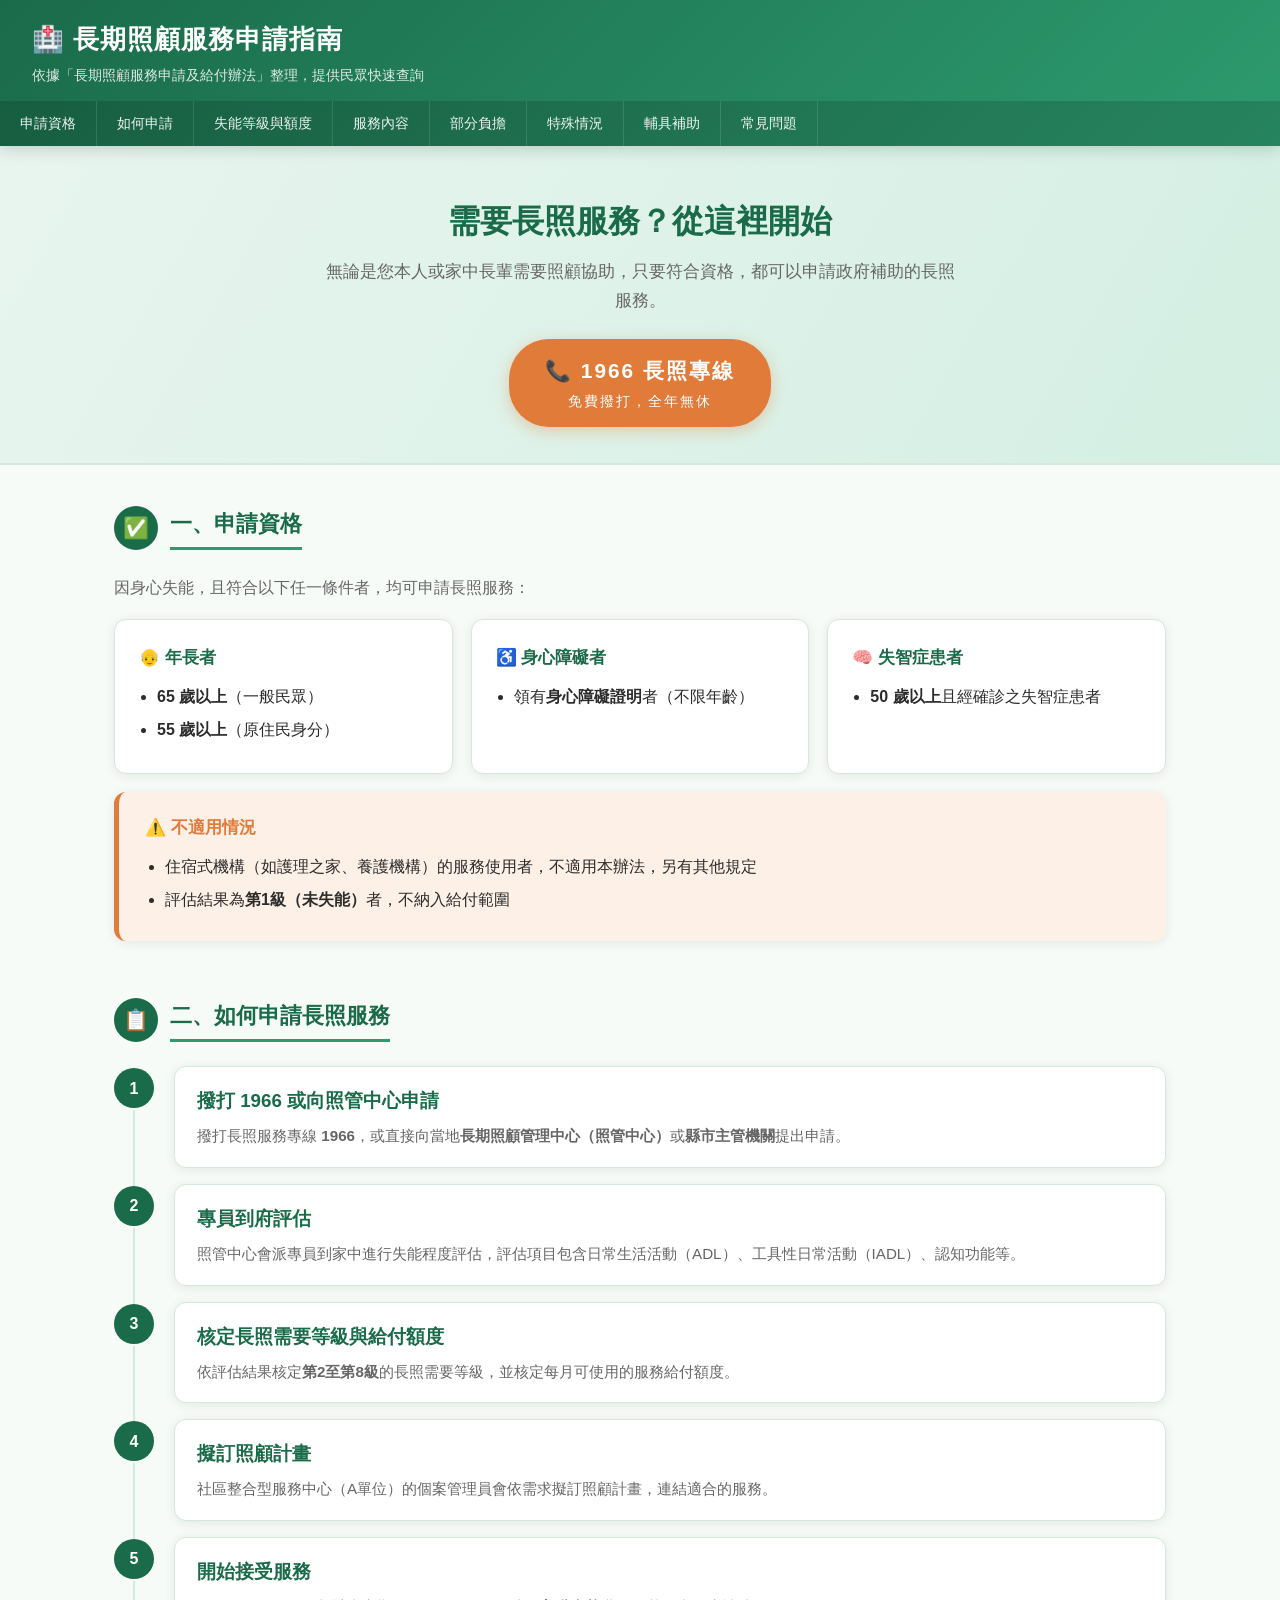
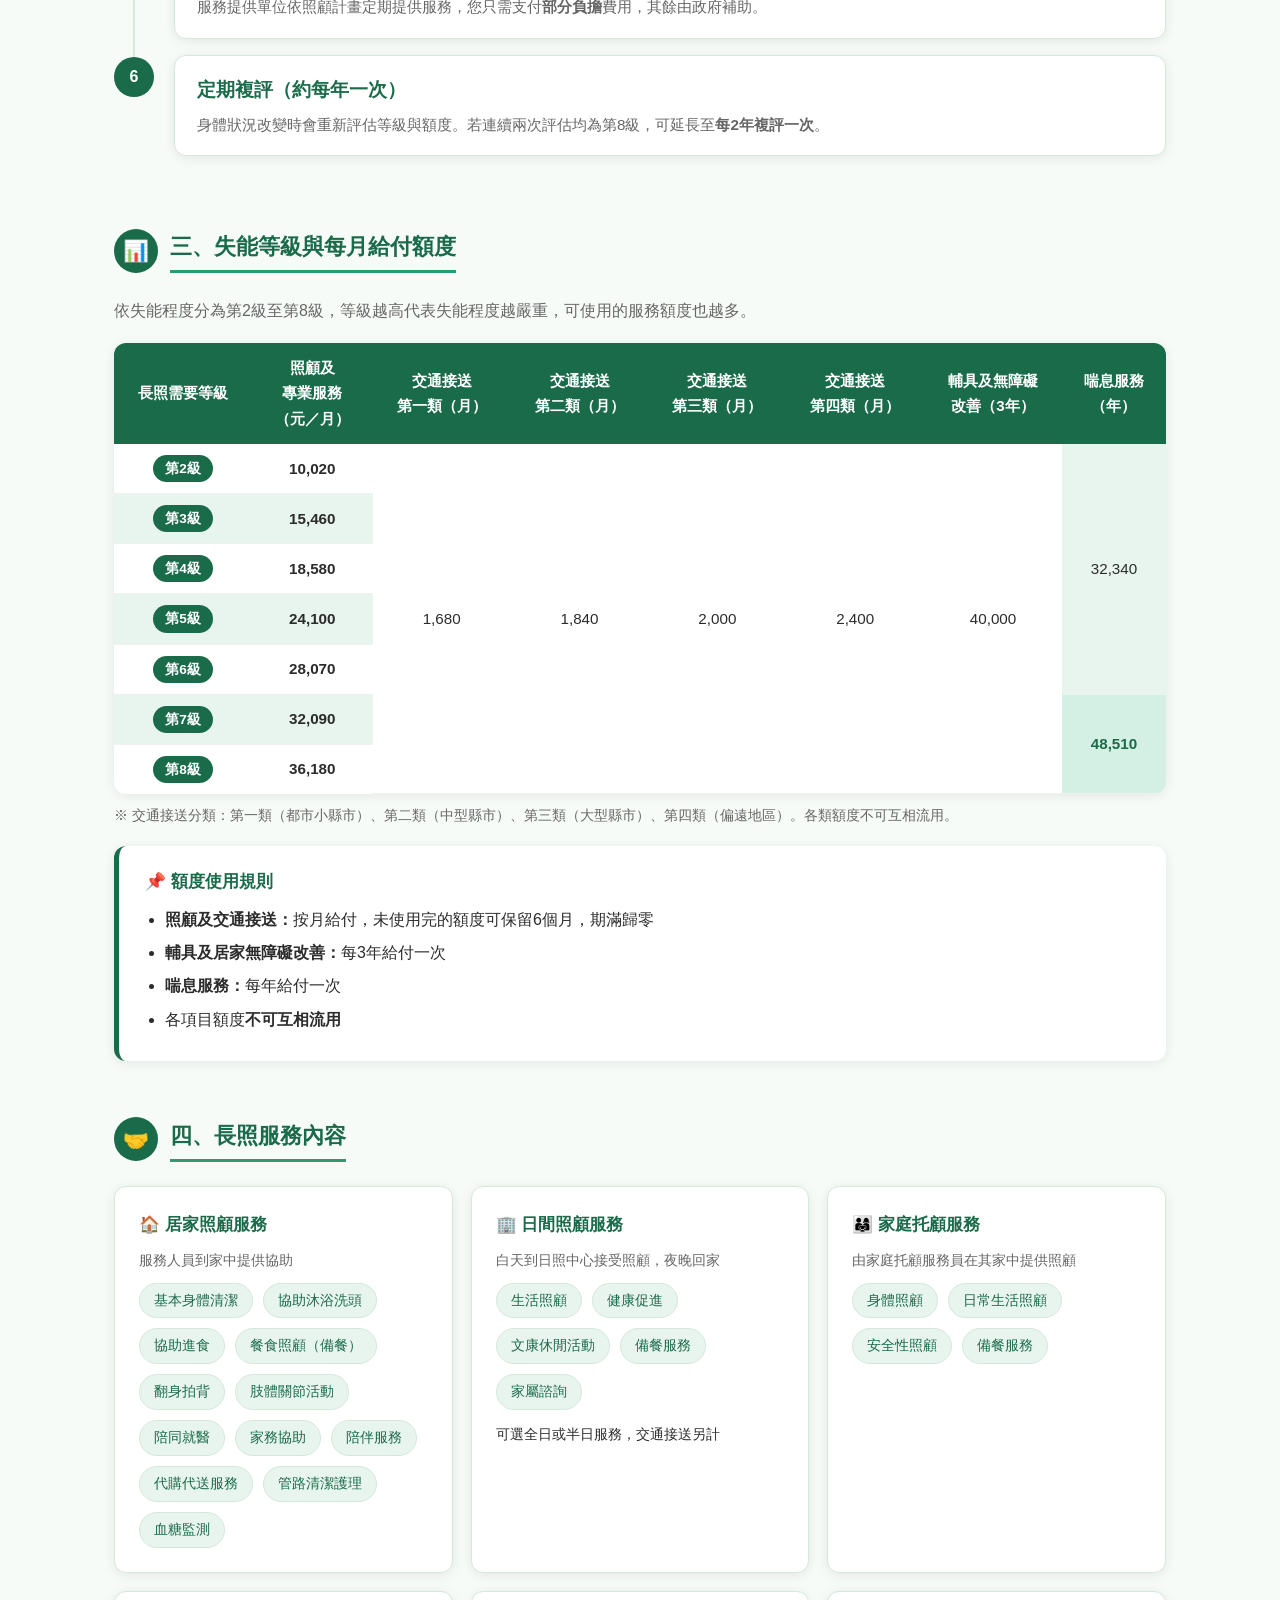
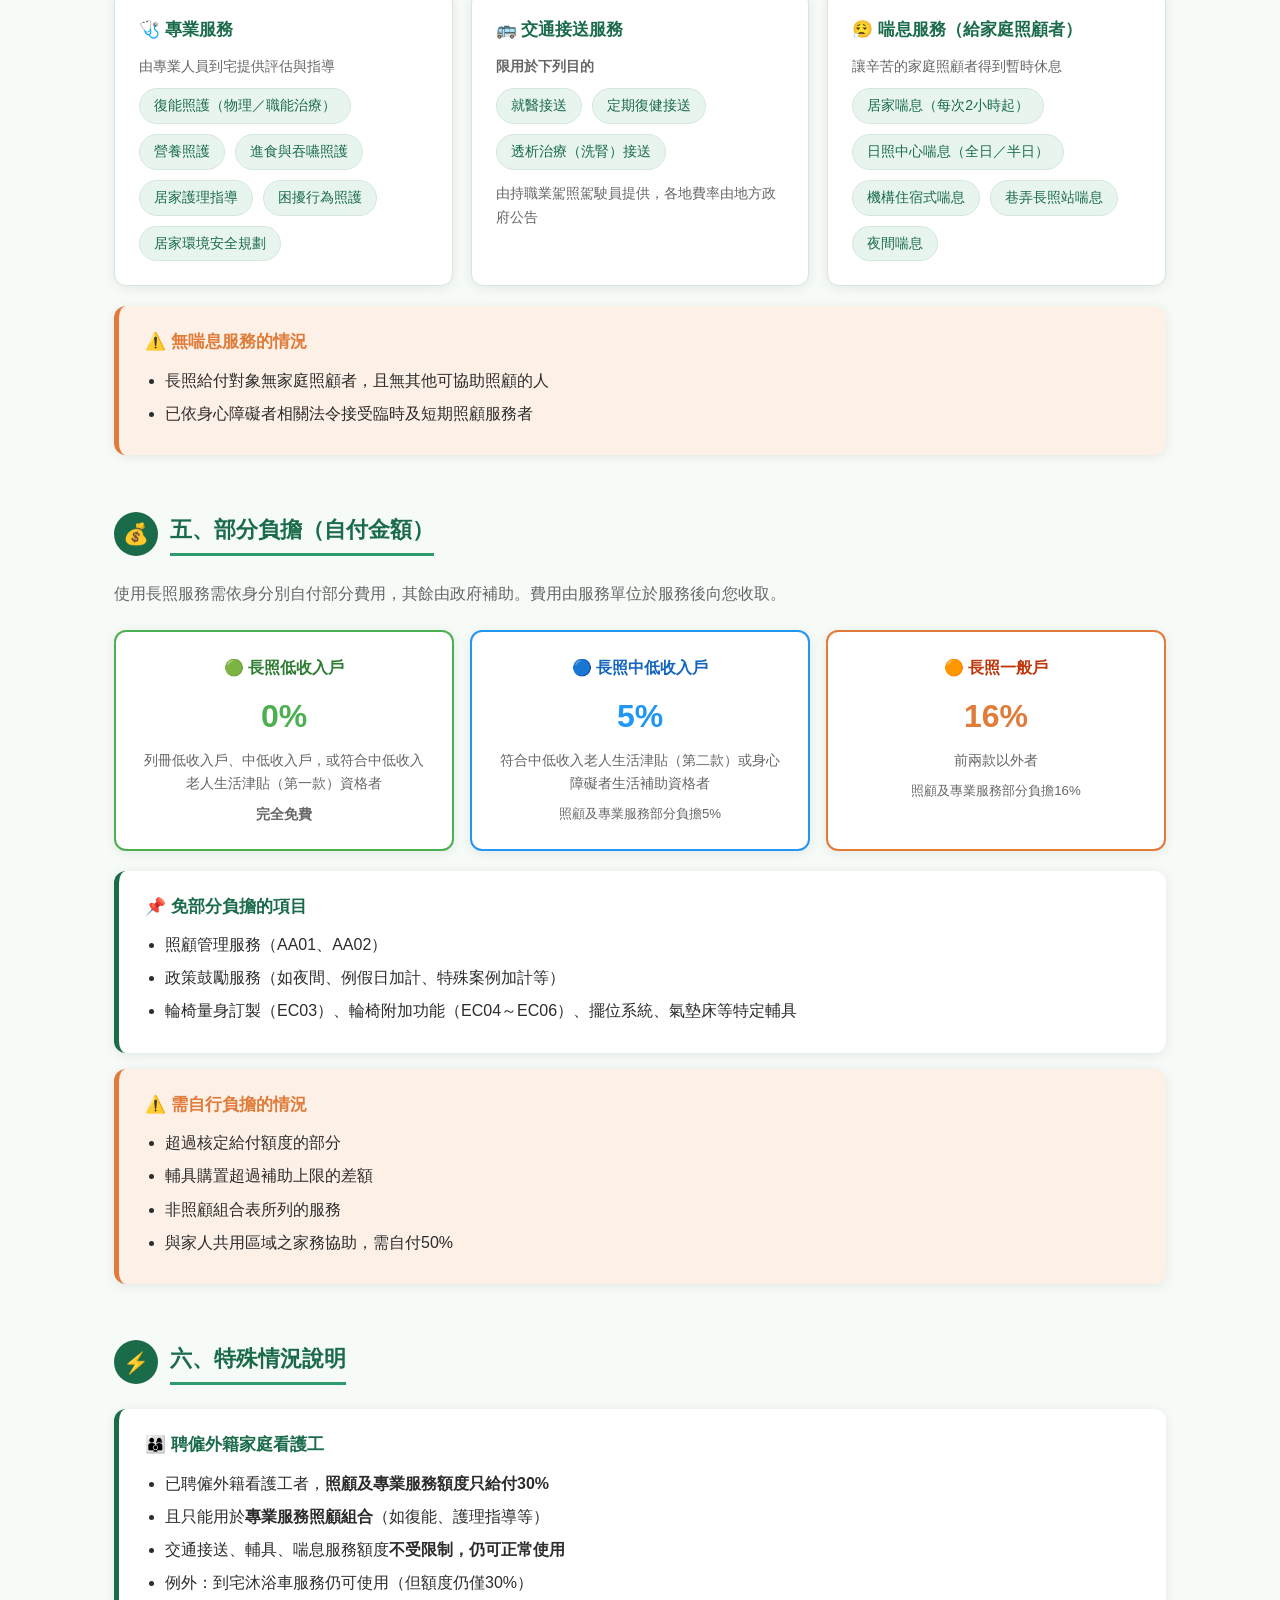
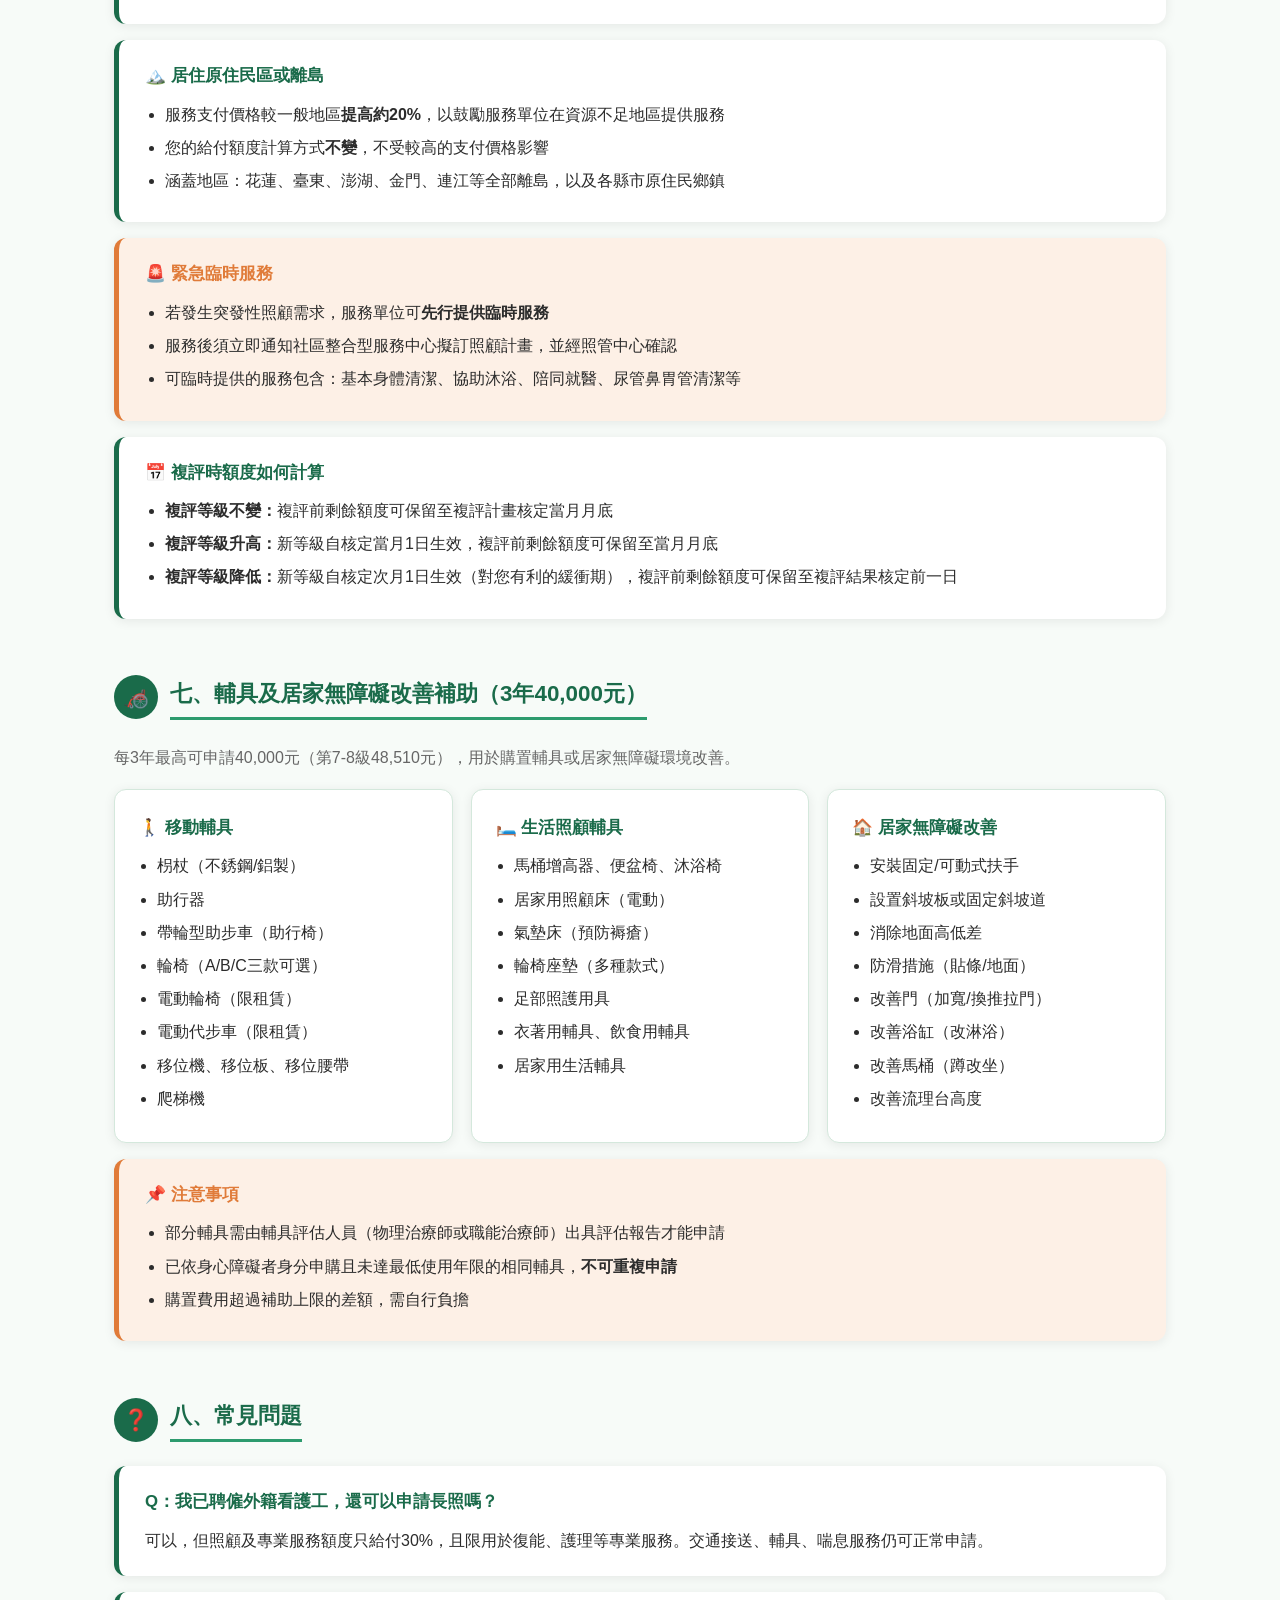
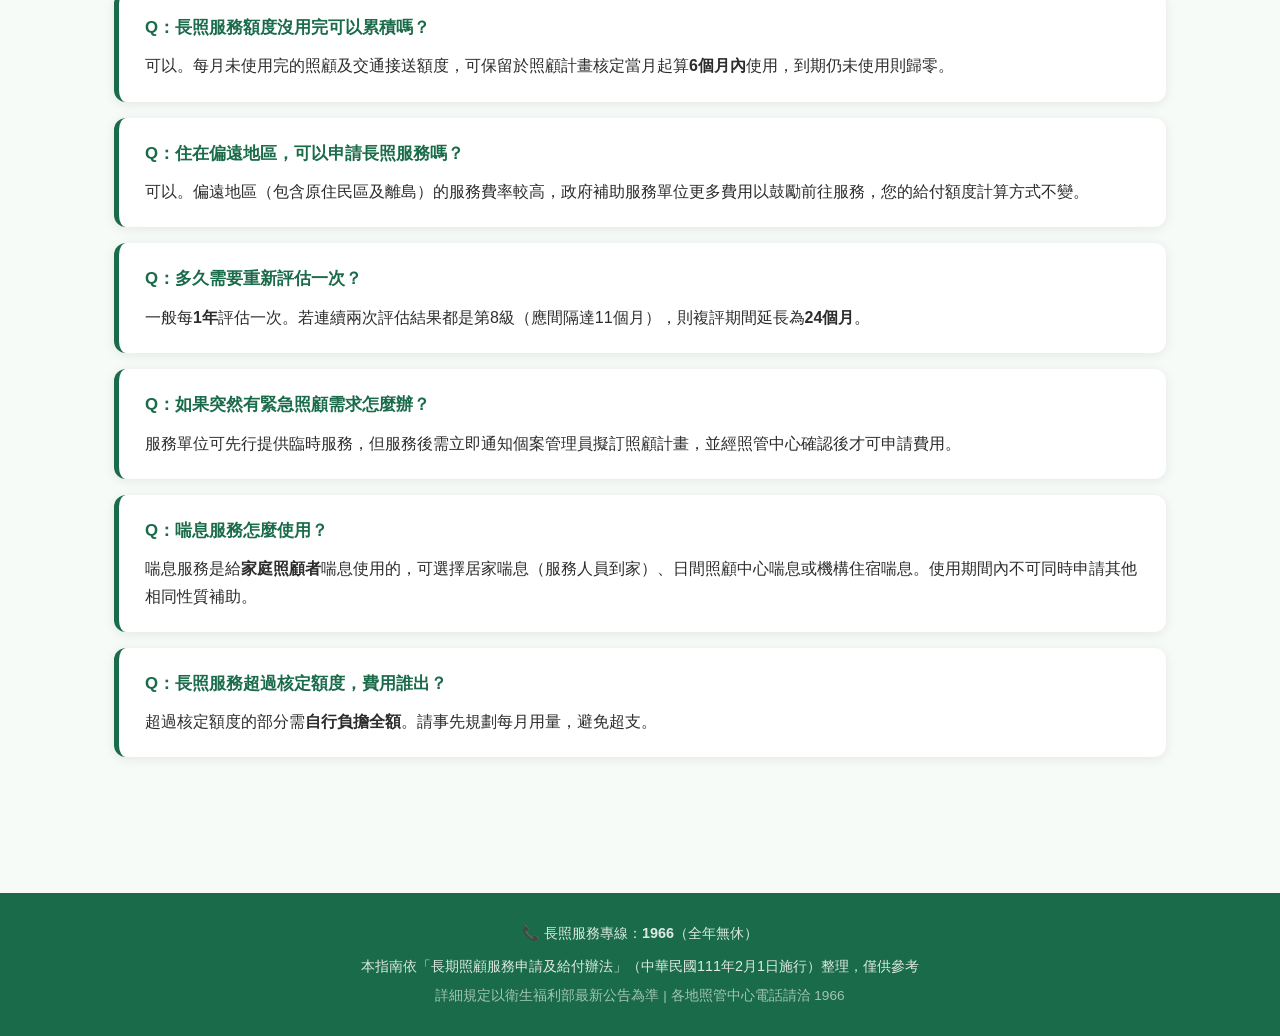
==== index.html @ a9553ac0 "Add Taiwan Long-Term Care Service Guide website" ====
<!DOCTYPE html>
<html lang="zh-TW">
<head>
  <meta charset="UTF-8" />
  <meta name="viewport" content="width=device-width, initial-scale=1.0" />
  <title>長期照顧服務申請指南</title>
  <style>
    :root {
      --primary: #1a6b4a;
      --primary-light: #2d9b6e;
      --primary-pale: #e8f5ef;
      --accent: #e07b39;
      --accent-light: #fdf0e6;
      --text: #2c2c2c;
      --text-muted: #666;
      --border: #d4e8dc;
      --bg: #f7fbf8;
      --white: #ffffff;
      --shadow: 0 2px 12px rgba(0,0,0,0.08);
      --radius: 12px;
    }

    * { box-sizing: border-box; margin: 0; padding: 0; }

    body {
      font-family: 'Microsoft JhengHei', '微軟正黑體', sans-serif;
      background: var(--bg);
      color: var(--text);
      font-size: 16px;
      line-height: 1.7;
    }

    /* ── HEADER ── */
    header {
      background: linear-gradient(135deg, var(--primary) 0%, var(--primary-light) 100%);
      color: #fff;
      padding: 0;
      position: sticky;
      top: 0;
      z-index: 100;
      box-shadow: 0 2px 16px rgba(0,0,0,0.18);
    }
    .header-top {
      padding: 18px 32px 14px;
    }
    .header-top h1 {
      font-size: 1.6rem;
      font-weight: 700;
      letter-spacing: 1px;
    }
    .header-top p {
      font-size: 0.88rem;
      opacity: 0.85;
      margin-top: 2px;
    }
    nav {
      background: rgba(0,0,0,0.15);
      display: flex;
      flex-wrap: wrap;
      gap: 0;
    }
    nav a {
      color: rgba(255,255,255,0.92);
      text-decoration: none;
      padding: 10px 20px;
      font-size: 0.9rem;
      transition: background 0.2s;
      border-right: 1px solid rgba(255,255,255,0.12);
    }
    nav a:hover { background: rgba(255,255,255,0.18); color: #fff; }

    /* ── HERO ── */
    .hero {
      background: linear-gradient(120deg, var(--primary-pale) 0%, #d4efe3 100%);
      padding: 48px 32px 36px;
      text-align: center;
      border-bottom: 2px solid var(--border);
    }
    .hero h2 {
      font-size: 2rem;
      color: var(--primary);
      margin-bottom: 10px;
    }
    .hero p {
      color: var(--text-muted);
      max-width: 640px;
      margin: 0 auto 24px;
      font-size: 1.05rem;
    }
    .hotline {
      display: inline-block;
      background: var(--accent);
      color: #fff;
      padding: 14px 36px;
      border-radius: 40px;
      font-size: 1.3rem;
      font-weight: 700;
      letter-spacing: 2px;
      box-shadow: 0 4px 16px rgba(224,123,57,0.35);
    }
    .hotline span { font-size: 0.9rem; font-weight: 400; display: block; }

    /* ── LAYOUT ── */
    main { max-width: 1100px; margin: 0 auto; padding: 40px 24px 80px; }

    section { margin-bottom: 56px; }

    .section-title {
      display: flex;
      align-items: center;
      gap: 12px;
      margin-bottom: 24px;
    }
    .section-title .icon {
      width: 44px; height: 44px;
      background: var(--primary);
      color: #fff;
      border-radius: 50%;
      display: flex; align-items: center; justify-content: center;
      font-size: 1.3rem;
      flex-shrink: 0;
    }
    .section-title h2 {
      font-size: 1.4rem;
      color: var(--primary);
      border-bottom: 3px solid var(--primary-light);
      padding-bottom: 4px;
    }

    /* ── CARDS ── */
    .card-grid {
      display: grid;
      grid-template-columns: repeat(auto-fit, minmax(280px, 1fr));
      gap: 18px;
    }
    .card {
      background: var(--white);
      border-radius: var(--radius);
      padding: 24px;
      box-shadow: var(--shadow);
      border: 1px solid var(--border);
    }
    .card h3 {
      color: var(--primary);
      font-size: 1.05rem;
      margin-bottom: 10px;
      display: flex;
      align-items: center;
      gap: 8px;
    }
    .card h3 .badge {
      background: var(--primary);
      color: #fff;
      border-radius: 6px;
      padding: 2px 10px;
      font-size: 0.8rem;
    }
    .card ul { padding-left: 18px; }
    .card ul li { margin-bottom: 6px; color: var(--text); }

    /* ── STEPS ── */
    .steps {
      display: flex;
      flex-direction: column;
      gap: 0;
    }
    .step {
      display: flex;
      gap: 20px;
      position: relative;
    }
    .step:not(:last-child)::before {
      content: '';
      position: absolute;
      left: 19px;
      top: 44px;
      bottom: -10px;
      width: 2px;
      background: var(--border);
    }
    .step-num {
      width: 40px; height: 40px;
      background: var(--primary);
      color: #fff;
      border-radius: 50%;
      display: flex; align-items: center; justify-content: center;
      font-weight: 700;
      font-size: 1rem;
      flex-shrink: 0;
      margin-top: 2px;
      z-index: 1;
    }
    .step-body {
      background: var(--white);
      border-radius: var(--radius);
      padding: 18px 22px;
      margin-bottom: 16px;
      box-shadow: var(--shadow);
      border: 1px solid var(--border);
      flex: 1;
    }
    .step-body h3 { color: var(--primary); margin-bottom: 6px; }
    .step-body p, .step-body ul { color: var(--text-muted); font-size: 0.95rem; }
    .step-body ul { padding-left: 18px; }
    .step-body ul li { margin-bottom: 4px; }

    /* ── TABLE ── */
    .table-wrap { overflow-x: auto; border-radius: var(--radius); box-shadow: var(--shadow); }
    table {
      width: 100%;
      border-collapse: collapse;
      background: var(--white);
      font-size: 0.95rem;
    }
    th {
      background: var(--primary);
      color: #fff;
      padding: 12px 16px;
      text-align: center;
      white-space: nowrap;
    }
    td {
      padding: 11px 16px;
      border-bottom: 1px solid #eef3f0;
      text-align: center;
    }
    tr:last-child td { border-bottom: none; }
    tr:nth-child(even) td { background: var(--primary-pale); }
    .level-badge {
      display: inline-block;
      background: var(--primary);
      color: #fff;
      border-radius: 20px;
      padding: 2px 12px;
      font-size: 0.85rem;
      font-weight: 600;
    }

    /* ── INFO BOXES ── */
    .info-box {
      background: var(--white);
      border-radius: var(--radius);
      padding: 22px 26px;
      box-shadow: var(--shadow);
      border-left: 5px solid var(--primary);
      margin-bottom: 16px;
    }
    .info-box h3 { color: var(--primary); margin-bottom: 10px; font-size: 1.05rem; }
    .info-box ul { padding-left: 20px; }
    .info-box li { margin-bottom: 6px; }

    .warn-box {
      background: var(--accent-light);
      border-left-color: var(--accent);
    }
    .warn-box h3 { color: var(--accent); }

    /* ── CO-PAY TABLE ── */
    .copay-grid {
      display: grid;
      grid-template-columns: repeat(auto-fit, minmax(220px, 1fr));
      gap: 16px;
    }
    .copay-card {
      background: var(--white);
      border-radius: var(--radius);
      padding: 22px;
      box-shadow: var(--shadow);
      border: 2px solid var(--border);
      text-align: center;
    }
    .copay-card.low { border-color: #4caf50; }
    .copay-card.mid { border-color: #2196f3; }
    .copay-card.gen { border-color: var(--accent); }
    .copay-card .label {
      font-size: 1rem;
      font-weight: 700;
      margin-bottom: 8px;
    }
    .copay-card.low .label { color: #2e7d32; }
    .copay-card.mid .label { color: #1565c0; }
    .copay-card.gen .label { color: #bf360c; }
    .copay-card .rate {
      font-size: 2rem;
      font-weight: 700;
      margin: 8px 0 4px;
    }
    .copay-card.low .rate { color: #4caf50; }
    .copay-card.mid .rate { color: #2196f3; }
    .copay-card.gen .rate { color: var(--accent); }
    .copay-card p { font-size: 0.85rem; color: var(--text-muted); margin-top: 6px; }

    /* ── SERVICE TAGS ── */
    .tag-grid {
      display: flex;
      flex-wrap: wrap;
      gap: 10px;
      margin-top: 8px;
    }
    .tag {
      background: var(--primary-pale);
      color: var(--primary);
      border: 1px solid var(--border);
      border-radius: 20px;
      padding: 5px 14px;
      font-size: 0.88rem;
      font-weight: 500;
    }

    /* ── HIGHLIGHT AMOUNT ── */
    .amount {
      font-size: 1.3rem;
      font-weight: 700;
      color: var(--primary);
    }
    .unit { font-size: 0.85rem; color: var(--text-muted); margin-left: 2px; }

    /* ── FOOTER ── */
    footer {
      background: var(--primary);
      color: rgba(255,255,255,0.85);
      text-align: center;
      padding: 28px 16px;
      font-size: 0.9rem;
    }
    footer a { color: rgba(255,255,255,0.9); }

    /* ── RESPONSIVE ── */
    @media (max-width: 600px) {
      .header-top { padding: 14px 16px 10px; }
      .header-top h1 { font-size: 1.2rem; }
      nav a { padding: 8px 12px; font-size: 0.82rem; }
      .hero { padding: 32px 16px 28px; }
      .hero h2 { font-size: 1.4rem; }
      main { padding: 24px 12px 60px; }
    }
  </style>
</head>
<body>

<!-- ── HEADER ── -->
<header>
  <div class="header-top">
    <h1>🏥 長期照顧服務申請指南</h1>
    <p>依據「長期照顧服務申請及給付辦法」整理，提供民眾快速查詢</p>
  </div>
  <nav>
    <a href="#eligibility">申請資格</a>
    <a href="#apply">如何申請</a>
    <a href="#levels">失能等級與額度</a>
    <a href="#services">服務內容</a>
    <a href="#copay">部分負擔</a>
    <a href="#special">特殊情況</a>
    <a href="#aids">輔具補助</a>
    <a href="#faq">常見問題</a>
  </nav>
</header>

<!-- ── HERO ── -->
<div class="hero">
  <h2>需要長照服務？從這裡開始</h2>
  <p>無論是您本人或家中長輩需要照顧協助，只要符合資格，都可以申請政府補助的長照服務。</p>
  <div class="hotline">
    📞 1966 長照專線
    <span>免費撥打，全年無休</span>
  </div>
</div>

<main>

  <!-- ── 1. 申請資格 ── -->
  <section id="eligibility">
    <div class="section-title">
      <div class="icon">✅</div>
      <h2>一、申請資格</h2>
    </div>
    <p style="color:var(--text-muted); margin-bottom:18px;">因身心失能，且符合以下任一條件者，均可申請長照服務：</p>
    <div class="card-grid">
      <div class="card">
        <h3>👴 年長者</h3>
        <ul>
          <li><strong>65 歲以上</strong>（一般民眾）</li>
          <li><strong>55 歲以上</strong>（原住民身分）</li>
        </ul>
      </div>
      <div class="card">
        <h3>♿ 身心障礙者</h3>
        <ul>
          <li>領有<strong>身心障礙證明</strong>者（不限年齡）</li>
        </ul>
      </div>
      <div class="card">
        <h3>🧠 失智症患者</h3>
        <ul>
          <li><strong>50 歲以上</strong>且經確診之失智症患者</li>
        </ul>
      </div>
    </div>
    <div class="info-box warn-box" style="margin-top:18px;">
      <h3>⚠️ 不適用情況</h3>
      <ul>
        <li>住宿式機構（如護理之家、養護機構）的服務使用者，不適用本辦法，另有其他規定</li>
        <li>評估結果為<strong>第1級（未失能）</strong>者，不納入給付範圍</li>
      </ul>
    </div>
  </section>

  <!-- ── 2. 如何申請 ── -->
  <section id="apply">
    <div class="section-title">
      <div class="icon">📋</div>
      <h2>二、如何申請長照服務</h2>
    </div>
    <div class="steps">
      <div class="step">
        <div class="step-num">1</div>
        <div class="step-body">
          <h3>撥打 1966 或向照管中心申請</h3>
          <p>撥打長照服務專線 <strong>1966</strong>，或直接向當地<strong>長期照顧管理中心（照管中心）</strong>或<strong>縣市主管機關</strong>提出申請。</p>
        </div>
      </div>
      <div class="step">
        <div class="step-num">2</div>
        <div class="step-body">
          <h3>專員到府評估</h3>
          <p>照管中心會派專員到家中進行失能程度評估，評估項目包含日常生活活動（ADL）、工具性日常活動（IADL）、認知功能等。</p>
        </div>
      </div>
      <div class="step">
        <div class="step-num">3</div>
        <div class="step-body">
          <h3>核定長照需要等級與給付額度</h3>
          <p>依評估結果核定<strong>第2至第8級</strong>的長照需要等級，並核定每月可使用的服務給付額度。</p>
        </div>
      </div>
      <div class="step">
        <div class="step-num">4</div>
        <div class="step-body">
          <h3>擬訂照顧計畫</h3>
          <p>社區整合型服務中心（A單位）的個案管理員會依需求擬訂照顧計畫，連結適合的服務。</p>
        </div>
      </div>
      <div class="step">
        <div class="step-num">5</div>
        <div class="step-body">
          <h3>開始接受服務</h3>
          <p>服務提供單位依照顧計畫定期提供服務，您只需支付<strong>部分負擔</strong>費用，其餘由政府補助。</p>
        </div>
      </div>
      <div class="step">
        <div class="step-num">6</div>
        <div class="step-body">
          <h3>定期複評（約每年一次）</h3>
          <p>身體狀況改變時會重新評估等級與額度。若連續兩次評估均為第8級，可延長至<strong>每2年複評一次</strong>。</p>
        </div>
      </div>
    </div>
  </section>

  <!-- ── 3. 失能等級與給付額度 ── -->
  <section id="levels">
    <div class="section-title">
      <div class="icon">📊</div>
      <h2>三、失能等級與每月給付額度</h2>
    </div>
    <p style="color:var(--text-muted); margin-bottom:18px;">依失能程度分為第2級至第8級，等級越高代表失能程度越嚴重，可使用的服務額度也越多。</p>
    <div class="table-wrap">
      <table>
        <thead>
          <tr>
            <th>長照需要等級</th>
            <th>照顧及<br>專業服務<br>（元／月）</th>
            <th>交通接送<br>第一類（月）</th>
            <th>交通接送<br>第二類（月）</th>
            <th>交通接送<br>第三類（月）</th>
            <th>交通接送<br>第四類（月）</th>
            <th>輔具及無障礙<br>改善（3年）</th>
            <th>喘息服務<br>（年）</th>
          </tr>
        </thead>
        <tbody>
          <tr>
            <td><span class="level-badge">第2級</span></td>
            <td><strong>10,020</strong></td>
            <td rowspan="7">1,680</td>
            <td rowspan="7">1,840</td>
            <td rowspan="7">2,000</td>
            <td rowspan="7">2,400</td>
            <td rowspan="7">40,000</td>
            <td rowspan="5" style="background:#e8f5ef">32,340</td>
          </tr>
          <tr>
            <td><span class="level-badge">第3級</span></td>
            <td><strong>15,460</strong></td>
          </tr>
          <tr>
            <td><span class="level-badge">第4級</span></td>
            <td><strong>18,580</strong></td>
          </tr>
          <tr>
            <td><span class="level-badge">第5級</span></td>
            <td><strong>24,100</strong></td>
          </tr>
          <tr>
            <td><span class="level-badge">第6級</span></td>
            <td><strong>28,070</strong></td>
          </tr>
          <tr>
            <td><span class="level-badge">第7級</span></td>
            <td><strong>32,090</strong></td>
            <td rowspan="2" style="background:#d4efe3;font-weight:700;color:#1a6b4a;">48,510</td>
          </tr>
          <tr>
            <td><span class="level-badge">第8級</span></td>
            <td><strong>36,180</strong></td>
          </tr>
        </tbody>
      </table>
    </div>
    <p style="font-size:0.85rem; color:var(--text-muted); margin-top:10px;">※ 交通接送分類：第一類（都市小縣市）、第二類（中型縣市）、第三類（大型縣市）、第四類（偏遠地區）。各類額度不可互相流用。</p>
    <div class="info-box" style="margin-top:18px;">
      <h3>📌 額度使用規則</h3>
      <ul>
        <li><strong>照顧及交通接送：</strong>按月給付，未使用完的額度可保留6個月，期滿歸零</li>
        <li><strong>輔具及居家無障礙改善：</strong>每3年給付一次</li>
        <li><strong>喘息服務：</strong>每年給付一次</li>
        <li>各項目額度<strong>不可互相流用</strong></li>
      </ul>
    </div>
  </section>

  <!-- ── 4. 服務內容 ── -->
  <section id="services">
    <div class="section-title">
      <div class="icon">🤝</div>
      <h2>四、長照服務內容</h2>
    </div>
    <div class="card-grid">
      <div class="card">
        <h3>🏠 居家照顧服務</h3>
        <p style="font-size:0.85rem;color:var(--text-muted);margin-bottom:10px;">服務人員到家中提供協助</p>
        <div class="tag-grid">
          <span class="tag">基本身體清潔</span>
          <span class="tag">協助沐浴洗頭</span>
          <span class="tag">協助進食</span>
          <span class="tag">餐食照顧（備餐）</span>
          <span class="tag">翻身拍背</span>
          <span class="tag">肢體關節活動</span>
          <span class="tag">陪同就醫</span>
          <span class="tag">家務協助</span>
          <span class="tag">陪伴服務</span>
          <span class="tag">代購代送服務</span>
          <span class="tag">管路清潔護理</span>
          <span class="tag">血糖監測</span>
        </div>
      </div>
      <div class="card">
        <h3>🏢 日間照顧服務</h3>
        <p style="font-size:0.85rem;color:var(--text-muted);margin-bottom:10px;">白天到日照中心接受照顧，夜晚回家</p>
        <div class="tag-grid">
          <span class="tag">生活照顧</span>
          <span class="tag">健康促進</span>
          <span class="tag">文康休閒活動</span>
          <span class="tag">備餐服務</span>
          <span class="tag">家屬諮詢</span>
        </div>
        <p style="margin-top:12px;font-size:0.9rem;">可選全日或半日服務，交通接送另計</p>
      </div>
      <div class="card">
        <h3>👨‍👩‍👧 家庭托顧服務</h3>
        <p style="font-size:0.85rem;color:var(--text-muted);margin-bottom:10px;">由家庭托顧服務員在其家中提供照顧</p>
        <div class="tag-grid">
          <span class="tag">身體照顧</span>
          <span class="tag">日常生活照顧</span>
          <span class="tag">安全性照顧</span>
          <span class="tag">備餐服務</span>
        </div>
      </div>
      <div class="card">
        <h3>🩺 專業服務</h3>
        <p style="font-size:0.85rem;color:var(--text-muted);margin-bottom:10px;">由專業人員到宅提供評估與指導</p>
        <div class="tag-grid">
          <span class="tag">復能照護（物理／職能治療）</span>
          <span class="tag">營養照護</span>
          <span class="tag">進食與吞嚥照護</span>
          <span class="tag">居家護理指導</span>
          <span class="tag">困擾行為照護</span>
          <span class="tag">居家環境安全規劃</span>
        </div>
      </div>
      <div class="card">
        <h3>🚌 交通接送服務</h3>
        <p style="font-size:0.85rem;color:var(--text-muted);margin-bottom:10px;"><strong>限用於下列目的</strong></p>
        <div class="tag-grid">
          <span class="tag">就醫接送</span>
          <span class="tag">定期復健接送</span>
          <span class="tag">透析治療（洗腎）接送</span>
        </div>
        <p style="margin-top:12px;font-size:0.88rem;color:var(--text-muted);">由持職業駕照駕駛員提供，各地費率由地方政府公告</p>
      </div>
      <div class="card">
        <h3>😮‍💨 喘息服務（給家庭照顧者）</h3>
        <p style="font-size:0.85rem;color:var(--text-muted);margin-bottom:10px;">讓辛苦的家庭照顧者得到暫時休息</p>
        <div class="tag-grid">
          <span class="tag">居家喘息（每次2小時起）</span>
          <span class="tag">日照中心喘息（全日／半日）</span>
          <span class="tag">機構住宿式喘息</span>
          <span class="tag">巷弄長照站喘息</span>
          <span class="tag">夜間喘息</span>
        </div>
      </div>
    </div>
    <div class="info-box warn-box" style="margin-top:20px;">
      <h3>⚠️ 無喘息服務的情況</h3>
      <ul>
        <li>長照給付對象無家庭照顧者，且無其他可協助照顧的人</li>
        <li>已依身心障礙者相關法令接受臨時及短期照顧服務者</li>
      </ul>
    </div>
  </section>

  <!-- ── 5. 部分負擔 ── -->
  <section id="copay">
    <div class="section-title">
      <div class="icon">💰</div>
      <h2>五、部分負擔（自付金額）</h2>
    </div>
    <p style="color:var(--text-muted); margin-bottom:22px;">使用長照服務需依身分別自付部分費用，其餘由政府補助。費用由服務單位於服務後向您收取。</p>
    <div class="copay-grid">
      <div class="copay-card low">
        <div class="label">🟢 長照低收入戶</div>
        <div class="rate">0%</div>
        <p>列冊低收入戶、中低收入戶，或符合中低收入老人生活津貼（第一款）資格者</p>
        <p style="margin-top:8px;font-weight:600;">完全免費</p>
      </div>
      <div class="copay-card mid">
        <div class="label">🔵 長照中低收入戶</div>
        <div class="rate">5%</div>
        <p>符合中低收入老人生活津貼（第二款）或身心障礙者生活補助資格者</p>
        <p style="margin-top:8px;font-size:0.83rem;">照顧及專業服務部分負擔5%</p>
      </div>
      <div class="copay-card gen">
        <div class="label">🟠 長照一般戶</div>
        <div class="rate">16%</div>
        <p>前兩款以外者</p>
        <p style="margin-top:8px;font-size:0.83rem;">照顧及專業服務部分負擔16%</p>
      </div>
    </div>
    <div class="info-box" style="margin-top:20px;">
      <h3>📌 免部分負擔的項目</h3>
      <ul>
        <li>照顧管理服務（AA01、AA02）</li>
        <li>政策鼓勵服務（如夜間、例假日加計、特殊案例加計等）</li>
        <li>輪椅量身訂製（EC03）、輪椅附加功能（EC04～EC06）、擺位系統、氣墊床等特定輔具</li>
      </ul>
    </div>
    <div class="info-box warn-box" style="margin-top:14px;">
      <h3>⚠️ 需自行負擔的情況</h3>
      <ul>
        <li>超過核定給付額度的部分</li>
        <li>輔具購置超過補助上限的差額</li>
        <li>非照顧組合表所列的服務</li>
        <li>與家人共用區域之家務協助，需自付50%</li>
      </ul>
    </div>
  </section>

  <!-- ── 6. 特殊情況 ── -->
  <section id="special">
    <div class="section-title">
      <div class="icon">⚡</div>
      <h2>六、特殊情況說明</h2>
    </div>
    <div class="info-box">
      <h3>👨‍👩‍👦 聘僱外籍家庭看護工</h3>
      <ul>
        <li>已聘僱外籍看護工者，<strong>照顧及專業服務額度只給付30%</strong></li>
        <li>且只能用於<strong>專業服務照顧組合</strong>（如復能、護理指導等）</li>
        <li>交通接送、輔具、喘息服務額度<strong>不受限制，仍可正常使用</strong></li>
        <li>例外：到宅沐浴車服務仍可使用（但額度仍僅30%）</li>
      </ul>
    </div>
    <div class="info-box">
      <h3>🏔️ 居住原住民區或離島</h3>
      <ul>
        <li>服務支付價格較一般地區<strong>提高約20%</strong>，以鼓勵服務單位在資源不足地區提供服務</li>
        <li>您的給付額度計算方式<strong>不變</strong>，不受較高的支付價格影響</li>
        <li>涵蓋地區：花蓮、臺東、澎湖、金門、連江等全部離島，以及各縣市原住民鄉鎮</li>
      </ul>
    </div>
    <div class="info-box warn-box">
      <h3>🚨 緊急臨時服務</h3>
      <ul>
        <li>若發生突發性照顧需求，服務單位可<strong>先行提供臨時服務</strong></li>
        <li>服務後須立即通知社區整合型服務中心擬訂照顧計畫，並經照管中心確認</li>
        <li>可臨時提供的服務包含：基本身體清潔、協助沐浴、陪同就醫、尿管鼻胃管清潔等</li>
      </ul>
    </div>
    <div class="info-box">
      <h3>📅 複評時額度如何計算</h3>
      <ul>
        <li><strong>複評等級不變：</strong>複評前剩餘額度可保留至複評計畫核定當月月底</li>
        <li><strong>複評等級升高：</strong>新等級自核定當月1日生效，複評前剩餘額度可保留至當月月底</li>
        <li><strong>複評等級降低：</strong>新等級自核定次月1日生效（對您有利的緩衝期），複評前剩餘額度可保留至複評結果核定前一日</li>
      </ul>
    </div>
  </section>

  <!-- ── 7. 輔具補助重點 ── -->
  <section id="aids">
    <div class="section-title">
      <div class="icon">🦽</div>
      <h2>七、輔具及居家無障礙改善補助（3年40,000元）</h2>
    </div>
    <p style="color:var(--text-muted);margin-bottom:18px;">每3年最高可申請40,000元（第7-8級48,510元），用於購置輔具或居家無障礙環境改善。</p>
    <div class="card-grid">
      <div class="card">
        <h3>🚶 移動輔具</h3>
        <ul>
          <li>枴杖（不銹鋼/鋁製）</li>
          <li>助行器</li>
          <li>帶輪型助步車（助行椅）</li>
          <li>輪椅（A/B/C三款可選）</li>
          <li>電動輪椅（限租賃）</li>
          <li>電動代步車（限租賃）</li>
          <li>移位機、移位板、移位腰帶</li>
          <li>爬梯機</li>
        </ul>
      </div>
      <div class="card">
        <h3>🛏️ 生活照顧輔具</h3>
        <ul>
          <li>馬桶增高器、便盆椅、沐浴椅</li>
          <li>居家用照顧床（電動）</li>
          <li>氣墊床（預防褥瘡）</li>
          <li>輪椅座墊（多種款式）</li>
          <li>足部照護用具</li>
          <li>衣著用輔具、飲食用輔具</li>
          <li>居家用生活輔具</li>
        </ul>
      </div>
      <div class="card">
        <h3>🏠 居家無障礙改善</h3>
        <ul>
          <li>安裝固定/可動式扶手</li>
          <li>設置斜坡板或固定斜坡道</li>
          <li>消除地面高低差</li>
          <li>防滑措施（貼條/地面）</li>
          <li>改善門（加寬/換推拉門）</li>
          <li>改善浴缸（改淋浴）</li>
          <li>改善馬桶（蹲改坐）</li>
          <li>改善流理台高度</li>
        </ul>
      </div>
    </div>
    <div class="info-box warn-box" style="margin-top:16px;">
      <h3>📌 注意事項</h3>
      <ul>
        <li>部分輔具需由輔具評估人員（物理治療師或職能治療師）出具評估報告才能申請</li>
        <li>已依身心障礙者身分申購且未達最低使用年限的相同輔具，<strong>不可重複申請</strong></li>
        <li>購置費用超過補助上限的差額，需自行負擔</li>
      </ul>
    </div>
  </section>

  <!-- ── 8. 常見問題 ── -->
  <section id="faq">
    <div class="section-title">
      <div class="icon">❓</div>
      <h2>八、常見問題</h2>
    </div>
    <div class="info-box">
      <h3>Q：我已聘僱外籍看護工，還可以申請長照嗎？</h3>
      <p>可以，但照顧及專業服務額度只給付30%，且限用於復能、護理等專業服務。交通接送、輔具、喘息服務仍可正常申請。</p>
    </div>
    <div class="info-box">
      <h3>Q：長照服務額度沒用完可以累積嗎？</h3>
      <p>可以。每月未使用完的照顧及交通接送額度，可保留於照顧計畫核定當月起算<strong>6個月內</strong>使用，到期仍未使用則歸零。</p>
    </div>
    <div class="info-box">
      <h3>Q：住在偏遠地區，可以申請長照服務嗎？</h3>
      <p>可以。偏遠地區（包含原住民區及離島）的服務費率較高，政府補助服務單位更多費用以鼓勵前往服務，您的給付額度計算方式不變。</p>
    </div>
    <div class="info-box">
      <h3>Q：多久需要重新評估一次？</h3>
      <p>一般每<strong>1年</strong>評估一次。若連續兩次評估結果都是第8級（應間隔達11個月），則複評期間延長為<strong>24個月</strong>。</p>
    </div>
    <div class="info-box">
      <h3>Q：如果突然有緊急照顧需求怎麼辦？</h3>
      <p>服務單位可先行提供臨時服務，但服務後需立即通知個案管理員擬訂照顧計畫，並經照管中心確認後才可申請費用。</p>
    </div>
    <div class="info-box">
      <h3>Q：喘息服務怎麼使用？</h3>
      <p>喘息服務是給<strong>家庭照顧者</strong>喘息使用的，可選擇居家喘息（服務人員到家）、日間照顧中心喘息或機構住宿喘息。使用期間內不可同時申請其他相同性質補助。</p>
    </div>
    <div class="info-box">
      <h3>Q：長照服務超過核定額度，費用誰出？</h3>
      <p>超過核定額度的部分需<strong>自行負擔全額</strong>。請事先規劃每月用量，避免超支。</p>
    </div>
  </section>

</main>

<footer>
  <p>📞 長照服務專線：<strong>1966</strong>（全年無休）</p>
  <p style="margin-top:8px;">本指南依「長期照顧服務申請及給付辦法」（中華民國111年2月1日施行）整理，僅供參考</p>
  <p style="margin-top:6px;opacity:0.7;font-size:0.85rem;">詳細規定以衛生福利部最新公告為準 | 各地照管中心電話請洽 1966</p>
</footer>

</body>
</html>
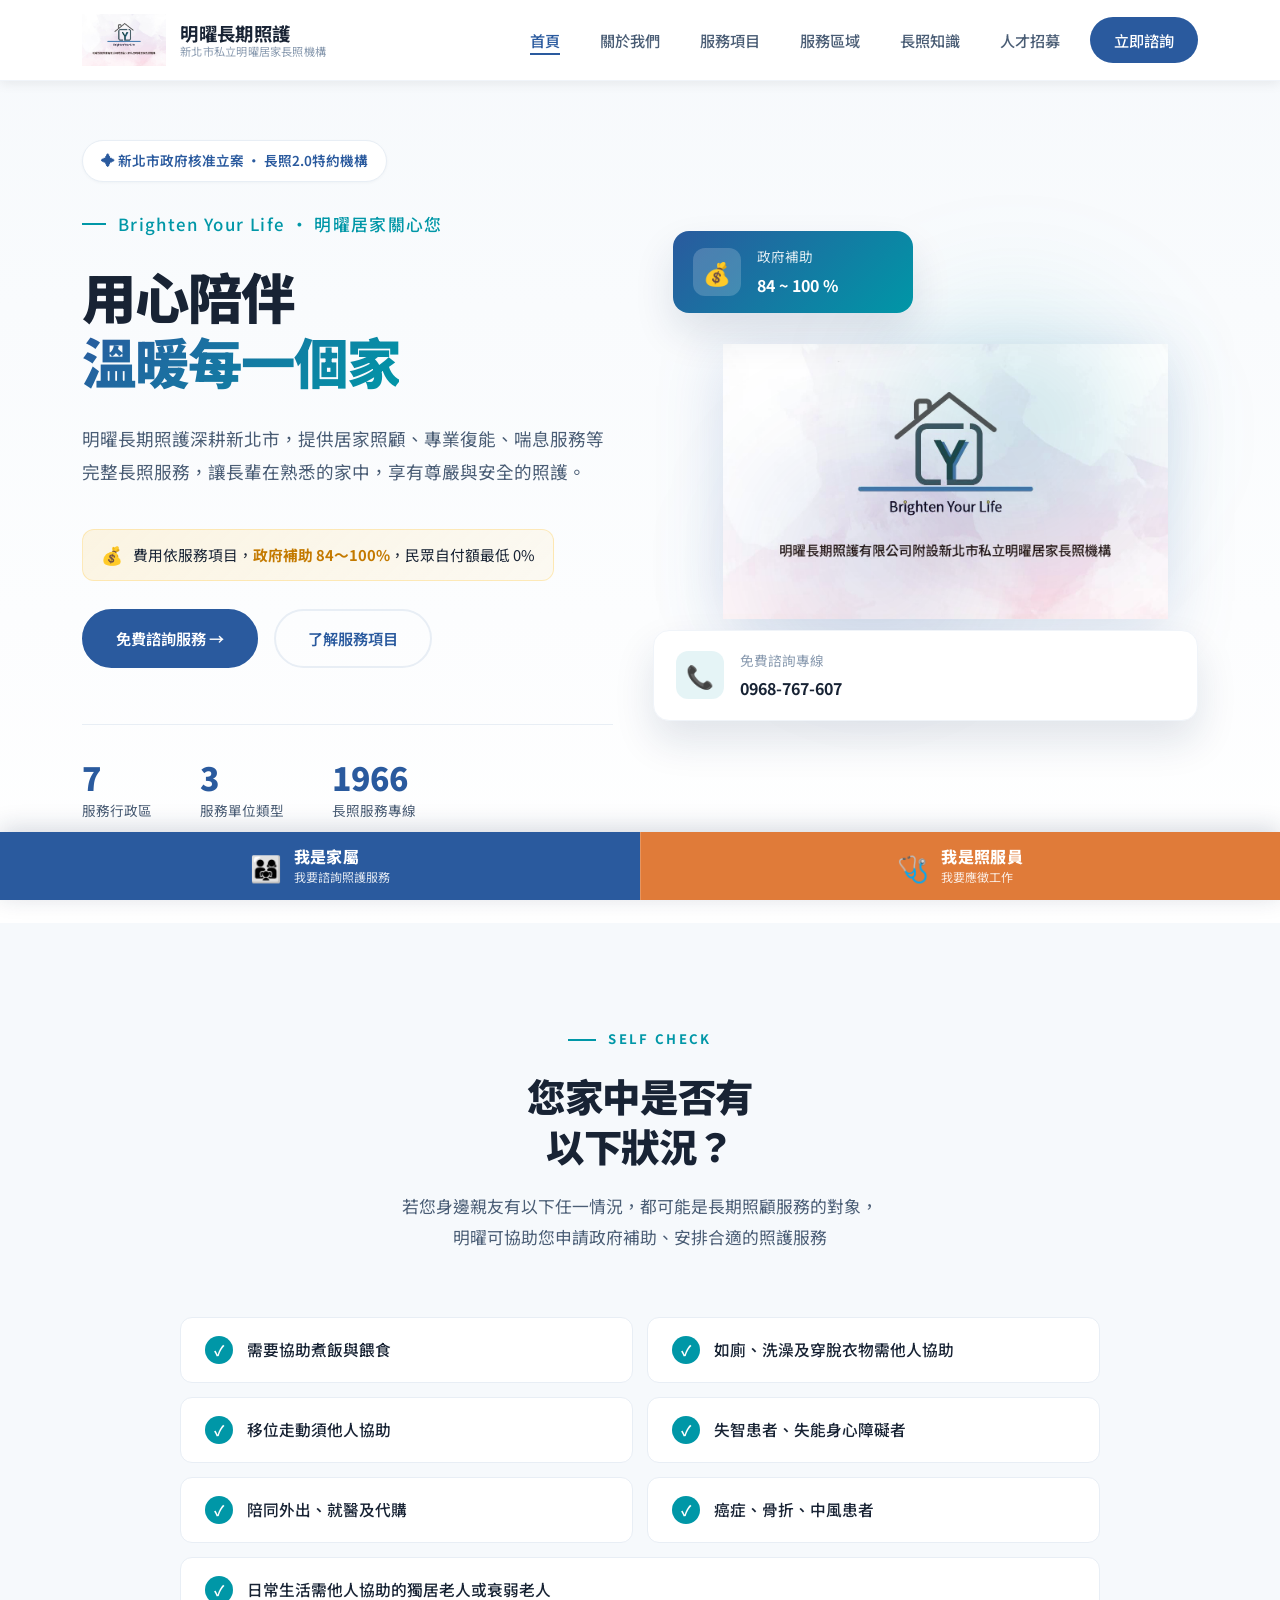
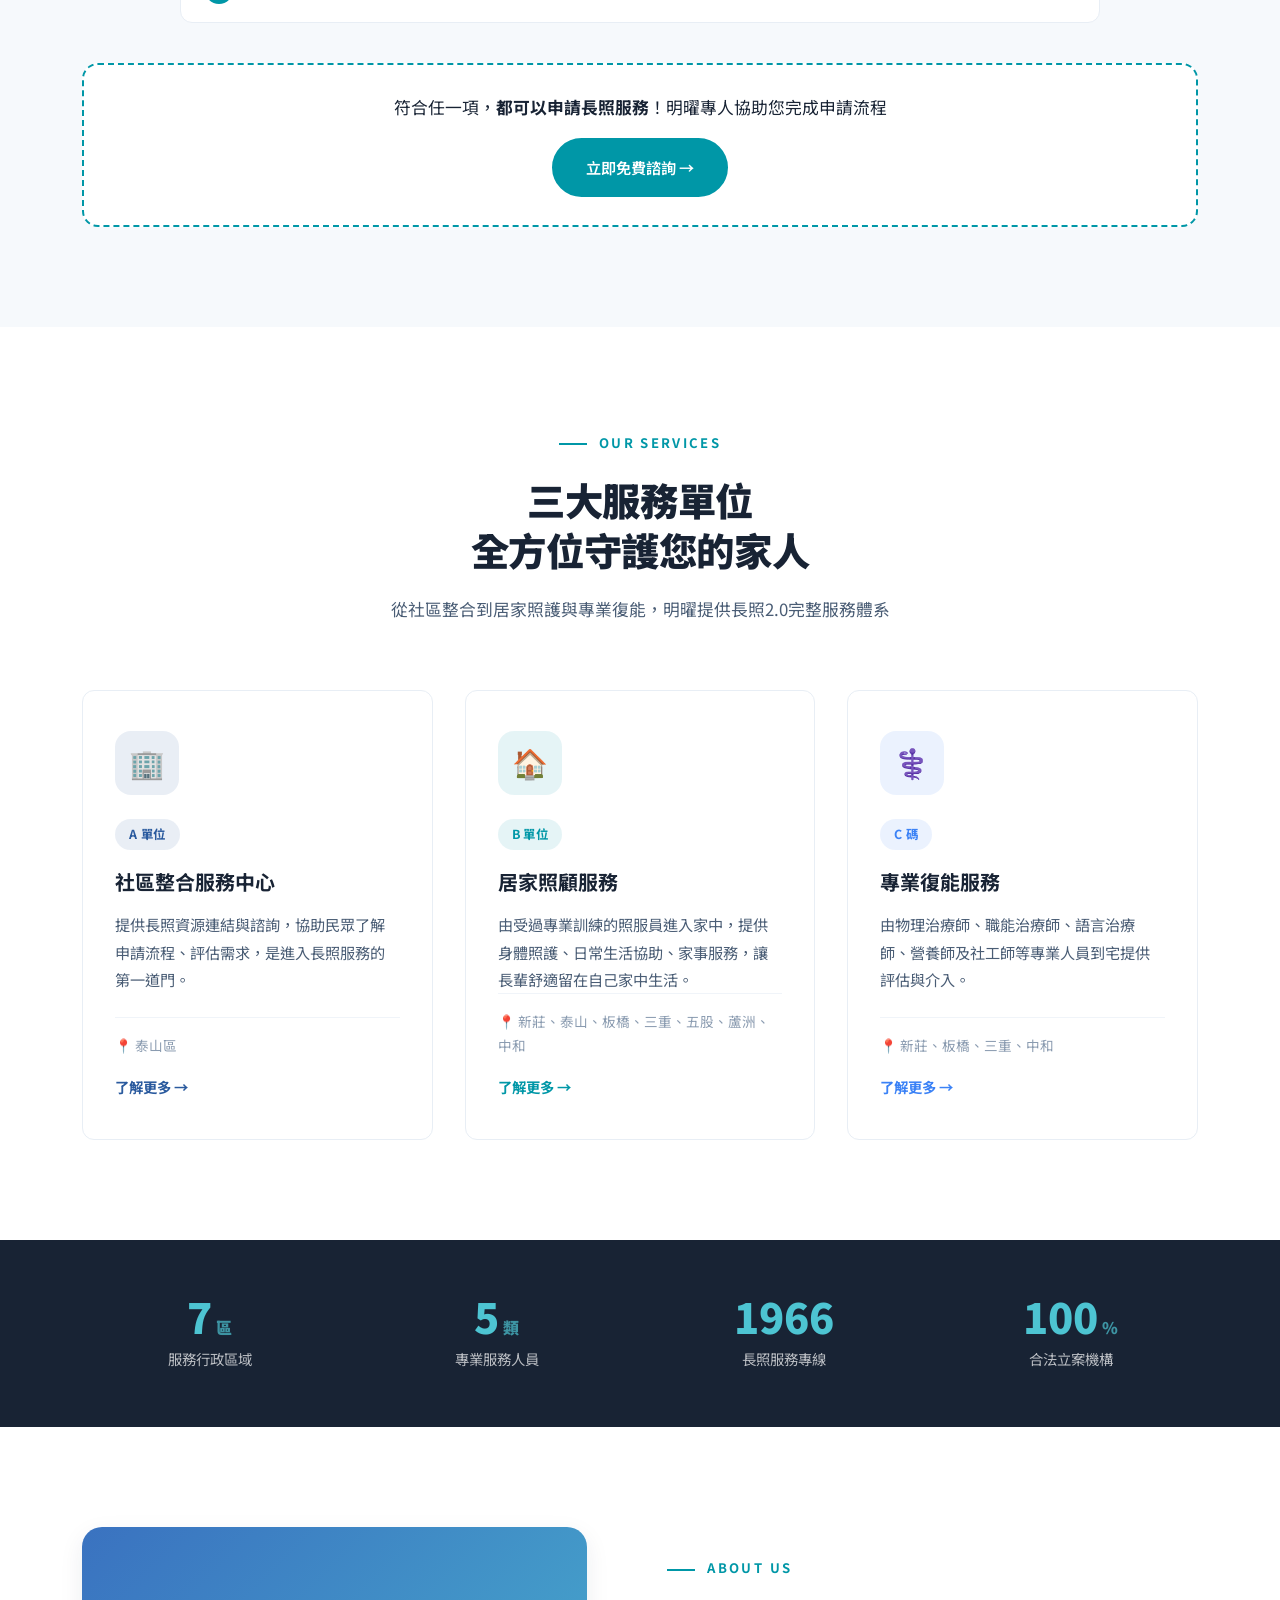
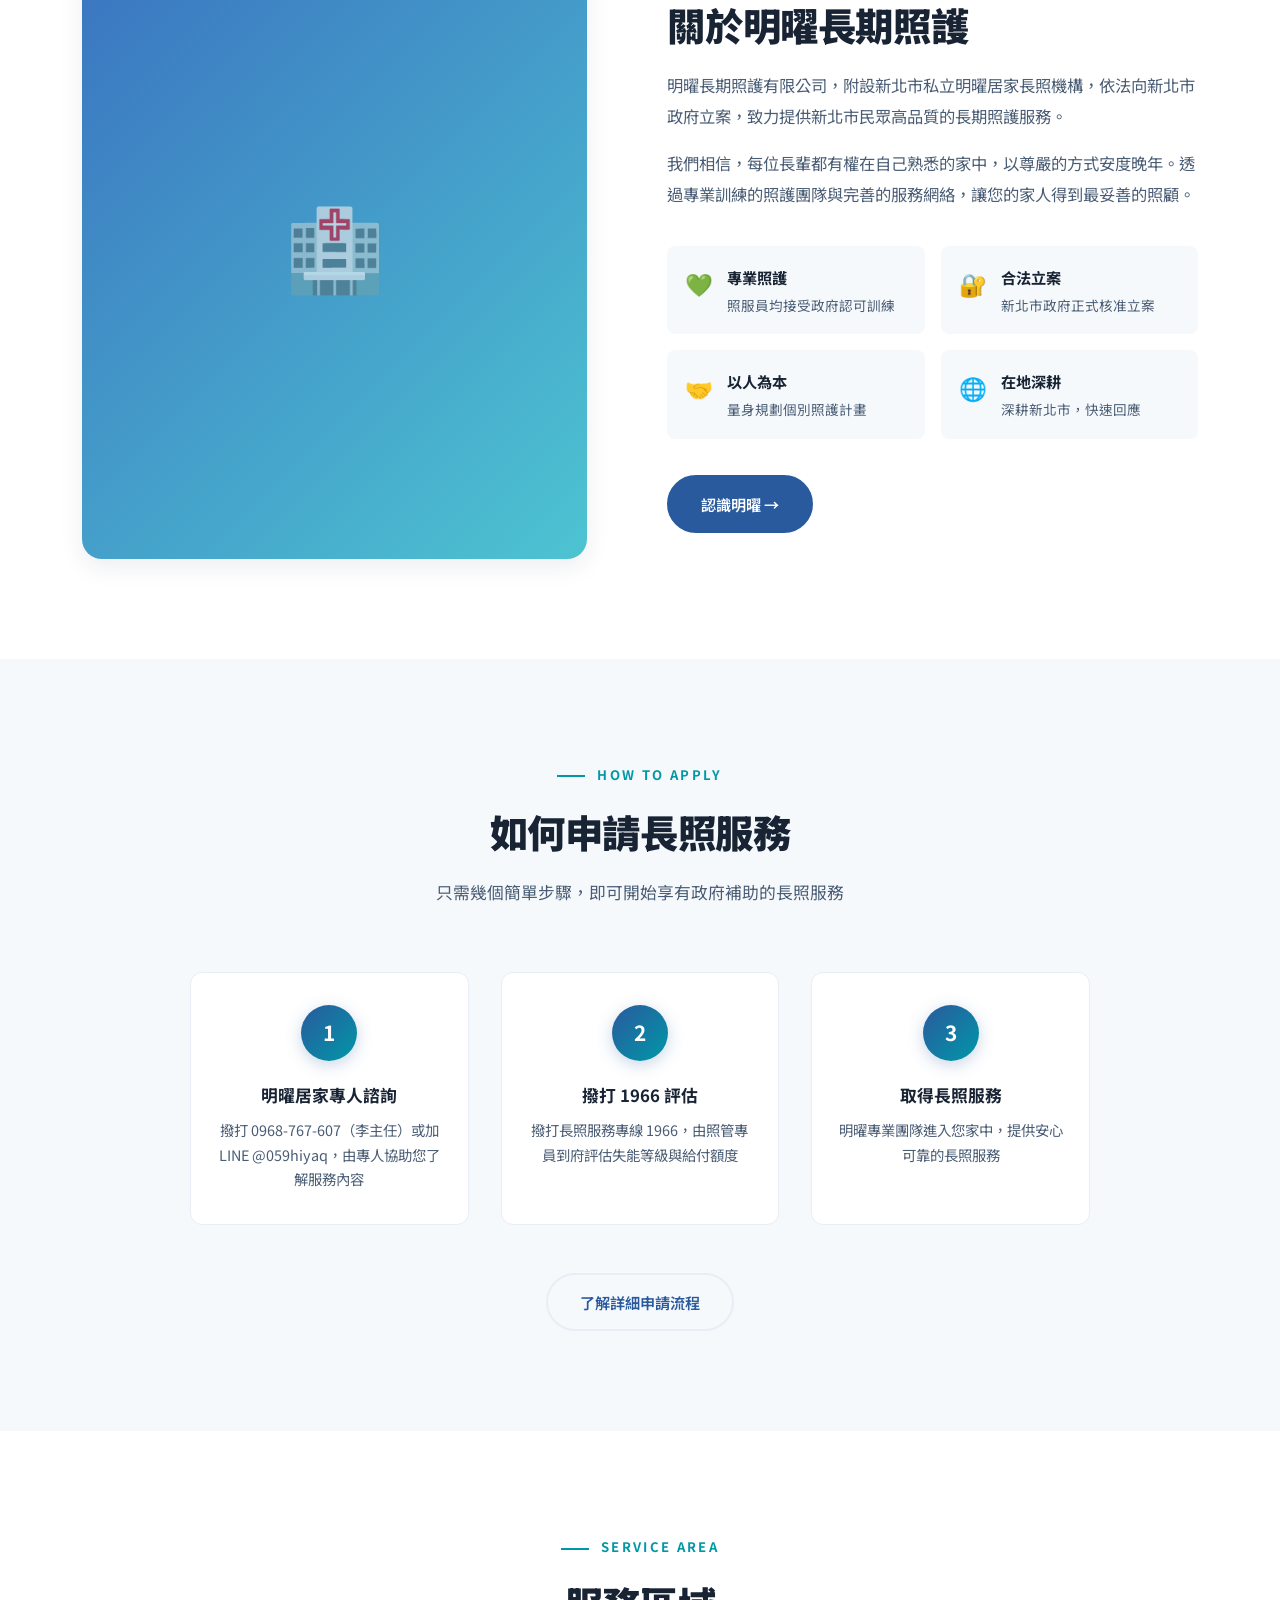
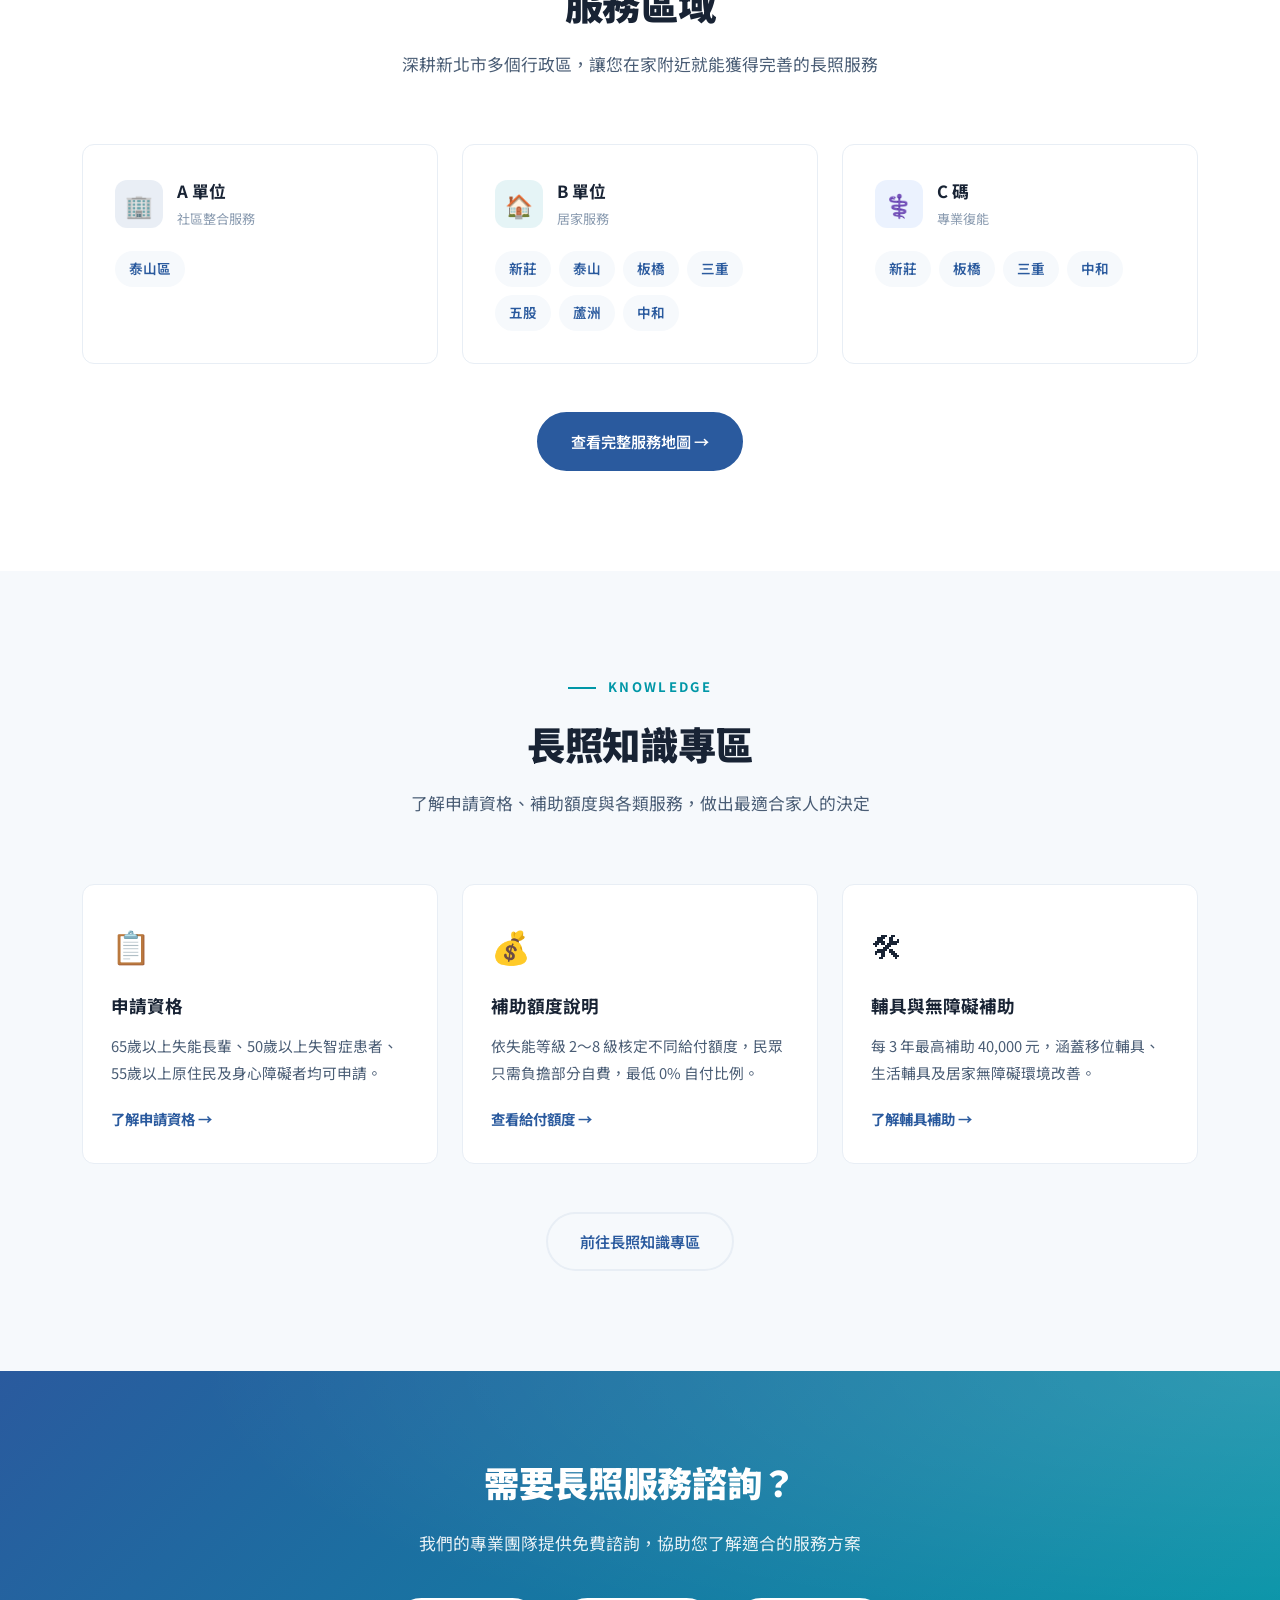
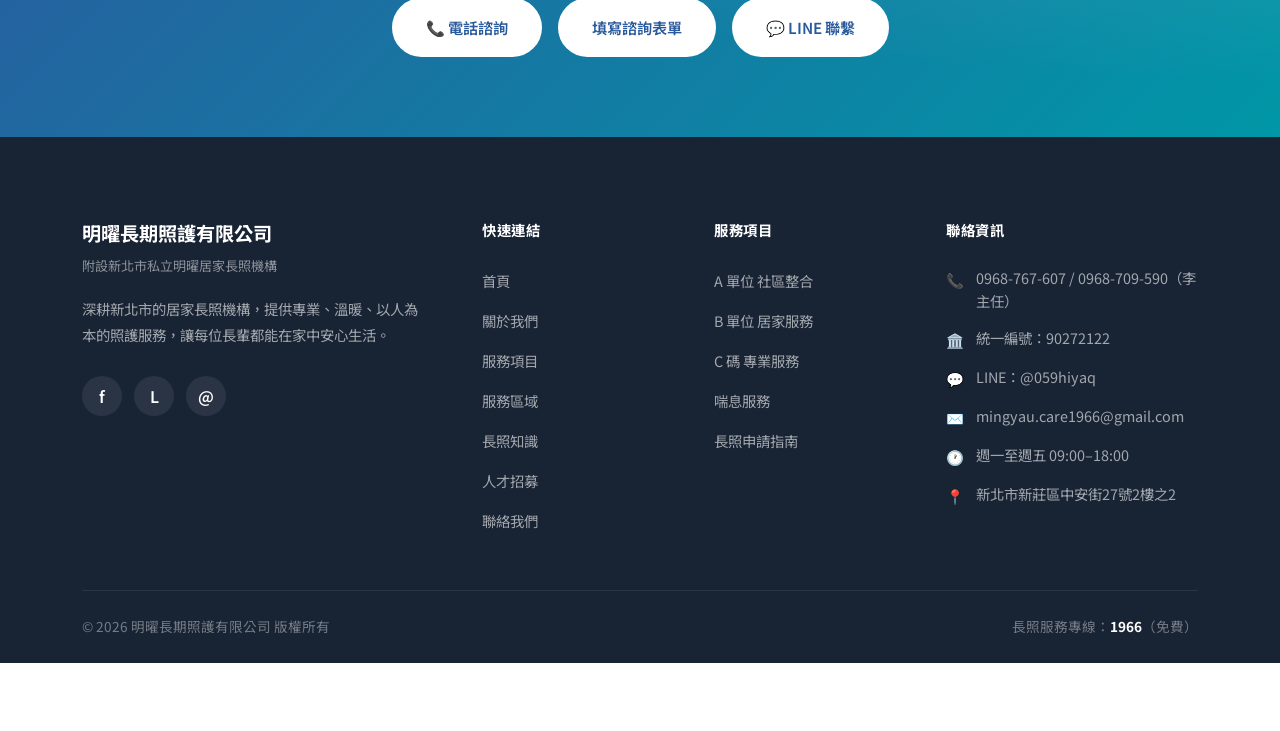
==== commit 20b97a54: "建立明曜居家長照機構公司網站 從零打造 7 頁靜態形象網站，並導入台灣居護風格的視覺設計：  - 首頁、關於我們、服務項目、服務區域、長照知識、聯絡我們、人才招募 - 套用品牌主色（深藍 #2a5a9" ====
--- a/index.html
+++ b/index.html
@@ -1,811 +1,723 @@
-<!DOCTYPE html>
+﻿<!DOCTYPE html>
 <html lang="zh-TW">
 <head>
   <meta charset="UTF-8" />
   <meta name="viewport" content="width=device-width, initial-scale=1.0" />
-  <title>長期照顧服務申請指南</title>
+  <title>明曜長期照護 — 新北市居家長照機構</title>
+  <meta name="description" content="明曜長期照護有限公司，提供新北市居家照護、專業服務、喘息服務，服務區域涵蓋新莊、泰山、板橋、三重、五股、蘆洲、中和。" />
+  <link rel="stylesheet" href="css/style.css" />
   <style>
-    :root {
-      --primary: #1a6b4a;
-      --primary-light: #2d9b6e;
-      --primary-pale: #e8f5ef;
-      --accent: #e07b39;
-      --accent-light: #fdf0e6;
-      --text: #2c2c2c;
-      --text-muted: #666;
-      --border: #d4e8dc;
-      --bg: #f7fbf8;
-      --white: #ffffff;
-      --shadow: 0 2px 12px rgba(0,0,0,0.08);
-      --radius: 12px;
-    }
-
-    * { box-sizing: border-box; margin: 0; padding: 0; }
-
-    body {
-      font-family: 'Microsoft JhengHei', '微軟正黑體', sans-serif;
-      background: var(--bg);
-      color: var(--text);
-      font-size: 16px;
-      line-height: 1.7;
-    }
-
-    /* ── HEADER ── */
-    header {
-      background: linear-gradient(135deg, var(--primary) 0%, var(--primary-light) 100%);
-      color: #fff;
-      padding: 0;
-      position: sticky;
-      top: 0;
-      z-index: 100;
-      box-shadow: 0 2px 16px rgba(0,0,0,0.18);
-    }
-    .header-top {
-      padding: 18px 32px 14px;
-    }
-    .header-top h1 {
-      font-size: 1.6rem;
+    /* ===== 首頁專屬樣式 ===== */
+    .highlight-card {
+      background: white;
+      border-radius: var(--radius);
+      border: 1px solid var(--border);
+      padding: 40px 32px;
+      transition: all var(--transition);
+      display: flex;
+      flex-direction: column;
+      height: 100%;
+    }
+    .highlight-card:hover {
+      border-color: transparent;
+      box-shadow: var(--shadow-md);
+      transform: translateY(-6px);
+    }
+    .highlight-card .card-icon {
+      width: 64px;
+      height: 64px;
+      border-radius: 16px;
+      display: flex;
+      align-items: center;
+      justify-content: center;
+      font-size: 1.8rem;
+      margin-bottom: 24px;
+    }
+    .highlight-card.a-unit .card-icon { background: rgba(42,90,158,0.1); color: var(--primary); }
+    .highlight-card.b-unit .card-icon { background: rgba(0,151,167,0.1); color: var(--accent); }
+    .highlight-card.c-unit .card-icon { background: rgba(59,130,246,0.1); color: #3b82f6; }
+    .highlight-card .card-meta {
+      font-size: 0.85rem;
+      color: var(--text-light);
+      margin-top: auto;
+      padding-top: 16px;
+      border-top: 1px solid var(--border-soft);
+    }
+    .highlight-card .card-link {
+      display: inline-flex;
+      align-items: center;
+      gap: 6px;
+      margin-top: 16px;
       font-weight: 700;
-      letter-spacing: 1px;
-    }
-    .header-top p {
-      font-size: 0.88rem;
-      opacity: 0.85;
-      margin-top: 2px;
-    }
-    nav {
-      background: rgba(0,0,0,0.15);
-      display: flex;
-      flex-wrap: wrap;
-      gap: 0;
-    }
-    nav a {
-      color: rgba(255,255,255,0.92);
-      text-decoration: none;
-      padding: 10px 20px;
       font-size: 0.9rem;
-      transition: background 0.2s;
-      border-right: 1px solid rgba(255,255,255,0.12);
-    }
-    nav a:hover { background: rgba(255,255,255,0.18); color: #fff; }
-
-    /* ── HERO ── */
-    .hero {
-      background: linear-gradient(120deg, var(--primary-pale) 0%, #d4efe3 100%);
-      padding: 48px 32px 36px;
-      text-align: center;
-      border-bottom: 2px solid var(--border);
-    }
-    .hero h2 {
-      font-size: 2rem;
       color: var(--primary);
-      margin-bottom: 10px;
-    }
-    .hero p {
-      color: var(--text-muted);
-      max-width: 640px;
-      margin: 0 auto 24px;
-      font-size: 1.05rem;
-    }
-    .hotline {
-      display: inline-block;
-      background: var(--accent);
-      color: #fff;
-      padding: 14px 36px;
-      border-radius: 40px;
-      font-size: 1.3rem;
-      font-weight: 700;
-      letter-spacing: 2px;
-      box-shadow: 0 4px 16px rgba(224,123,57,0.35);
-    }
-    .hotline span { font-size: 0.9rem; font-weight: 400; display: block; }
-
-    /* ── LAYOUT ── */
-    main { max-width: 1100px; margin: 0 auto; padding: 40px 24px 80px; }
-
-    section { margin-bottom: 56px; }
-
-    .section-title {
-      display: flex;
-      align-items: center;
-      gap: 12px;
-      margin-bottom: 24px;
-    }
-    .section-title .icon {
-      width: 44px; height: 44px;
-      background: var(--primary);
-      color: #fff;
-      border-radius: 50%;
-      display: flex; align-items: center; justify-content: center;
-      font-size: 1.3rem;
-      flex-shrink: 0;
-    }
-    .section-title h2 {
-      font-size: 1.4rem;
-      color: var(--primary);
-      border-bottom: 3px solid var(--primary-light);
-      padding-bottom: 4px;
-    }
-
-    /* ── CARDS ── */
-    .card-grid {
+    }
+
+    /* 關於我們區塊 */
+    .about-layout {
       display: grid;
-      grid-template-columns: repeat(auto-fit, minmax(280px, 1fr));
-      gap: 18px;
-    }
-    .card {
-      background: var(--white);
+      grid-template-columns: 1fr 1.05fr;
+      gap: 80px;
+      align-items: center;
+    }
+    .about-img {
+      aspect-ratio: 4 / 5;
+      border-radius: 20px;
+      overflow: hidden;
+      background: linear-gradient(135deg, var(--primary-light), var(--accent-light));
+      display: flex;
+      align-items: center;
+      justify-content: center;
+      color: rgba(255,255,255,0.6);
+      font-size: 5rem;
+      box-shadow: var(--shadow-md);
+    }
+    .about-img img { width: 100%; height: 100%; object-fit: cover; }
+    .about-values {
+      display: grid;
+      grid-template-columns: 1fr 1fr;
+      gap: 16px;
+      margin-top: 36px;
+    }
+    .value-item {
+      display: flex;
+      align-items: flex-start;
+      gap: 14px;
+      padding: 18px;
+      background: var(--bg-light);
+      border-radius: var(--radius-sm);
+    }
+    .value-icon { font-size: 1.4rem; flex-shrink: 0; }
+    .value-title { font-size: 0.95rem; font-weight: 700; color: var(--text-dark); margin-bottom: 4px; }
+    .value-text { font-size: 0.85rem; color: var(--text-mid); line-height: 1.6; }
+
+    /* 數字統計帶 */
+    .stats-bar {
+      background: var(--text-dark);
+      padding: 56px 0;
+      color: white;
+    }
+    .stats-grid { display: grid; grid-template-columns: repeat(4, 1fr); gap: 32px; text-align: center; }
+    .stat-item .num { font-size: 2.6rem; font-weight: 900; color: var(--accent-light); line-height: 1; margin-bottom: 8px; }
+    .stat-item .unit { font-size: 1rem; opacity: 0.7; }
+    .stat-item .label { font-size: 0.9rem; opacity: 0.7; }
+
+    /* 知識卡片 */
+    .knowledge-cards { display: grid; grid-template-columns: repeat(3, 1fr); gap: 24px; }
+    .knowledge-card {
+      background: white;
       border-radius: var(--radius);
-      padding: 24px;
-      box-shadow: var(--shadow);
+      padding: 32px 28px;
       border: 1px solid var(--border);
-    }
-    .card h3 {
-      color: var(--primary);
-      font-size: 1.05rem;
-      margin-bottom: 10px;
-      display: flex;
-      align-items: center;
-      gap: 8px;
-    }
-    .card h3 .badge {
-      background: var(--primary);
-      color: #fff;
-      border-radius: 6px;
-      padding: 2px 10px;
-      font-size: 0.8rem;
-    }
-    .card ul { padding-left: 18px; }
-    .card ul li { margin-bottom: 6px; color: var(--text); }
-
-    /* ── STEPS ── */
-    .steps {
+      transition: all var(--transition);
       display: flex;
       flex-direction: column;
-      gap: 0;
-    }
-    .step {
-      display: flex;
-      gap: 20px;
+    }
+    .knowledge-card:hover { border-color: transparent; box-shadow: var(--shadow-md); transform: translateY(-4px); }
+    .knowledge-card .icon { font-size: 2rem; margin-bottom: 18px; }
+    .knowledge-card h3 { font-size: 1.1rem; font-weight: 700; color: var(--text-dark); margin-bottom: 12px; }
+    .knowledge-card p { font-size: 0.92rem; color: var(--text-mid); line-height: 1.8; flex: 1; margin-bottom: 20px; }
+    .knowledge-card a { font-size: 0.9rem; font-weight: 700; color: var(--primary); display: inline-flex; align-items: center; gap: 6px; }
+
+    /* Hero Visual - Logo 自然融入構圖（無邊框） */
+    .hero-visual-logo {
+      background: transparent !important;
+      box-shadow: none !important;
+      aspect-ratio: auto;
+      display: flex;
+      align-items: center;
+      justify-content: center;
       position: relative;
-    }
-    .step:not(:last-child)::before {
+      min-height: 520px;
+      overflow: visible;
+    }
+    /* 背景柔和裝飾光暈 */
+    .hero-visual-logo::before,
+    .hero-visual-logo::after {
       content: '';
       position: absolute;
-      left: 19px;
-      top: 44px;
-      bottom: -10px;
-      width: 2px;
-      background: var(--border);
-    }
-    .step-num {
-      width: 40px; height: 40px;
-      background: var(--primary);
-      color: #fff;
       border-radius: 50%;
-      display: flex; align-items: center; justify-content: center;
+      filter: blur(60px);
+      z-index: 0;
+    }
+    .hero-visual-logo::before {
+      width: 320px; height: 320px;
+      background: radial-gradient(circle, rgba(0,151,167,0.25), transparent 70%);
+      top: 10%; right: 5%;
+    }
+    .hero-visual-logo::after {
+      width: 280px; height: 280px;
+      background: radial-gradient(circle, rgba(42,90,158,0.22), transparent 70%);
+      bottom: 8%; left: 8%;
+    }
+    .hero-logo-img {
+      max-width: 88%;
+      max-height: 420px;
+      width: auto;
+      height: auto;
+      object-fit: contain;
+      position: relative;
+      z-index: 2;
+      mix-blend-mode: multiply;
+      filter: drop-shadow(0 12px 32px rgba(42,90,158,0.18));
+    }
+    /* Hero 重設浮動卡 — 變成右下角的單一資訊卡 */
+    .hero-visual-logo .hero-float-card {
+      position: absolute;
+      bottom: 20px;
+      right: 0;
+      z-index: 3;
+      background: white;
+      padding: 18px 22px;
+      border-radius: 16px;
+      box-shadow: 0 20px 40px rgba(20,40,80,0.12);
+      border: 1px solid var(--border-soft);
+    }
+    .hero-visual-logo .hero-float-card-top {
+      position: absolute;
+      top: 10px;
+      left: -20px;
+      bottom: auto;
+      right: auto;
+      background: linear-gradient(135deg, var(--primary) 0%, var(--accent) 100%);
+      color: white;
+      border: none;
+      padding: 14px 20px;
+    }
+    .hero-visual-logo .hero-float-card-top .hero-float-icon {
+      background: rgba(255,255,255,0.18);
+      color: white;
+    }
+    .hero-visual-logo .hero-float-card-top .hero-float-title { color: rgba(255,255,255,0.85); }
+    .hero-visual-logo .hero-float-card-top .hero-float-value { color: white; }
+
+    /* Slogan 樣式 */
+    .hero-slogan {
+      font-size: 1.05rem;
+      font-weight: 500;
+      color: var(--accent);
+      letter-spacing: 0.08em;
+      margin-bottom: 24px;
+      display: flex;
+      align-items: center;
+      gap: 12px;
+    }
+    .hero-slogan::before {
+      content: '';
+      width: 24px;
+      height: 2px;
+      background: var(--accent);
+    }
+
+    /* 政府補助亮點 */
+    .hero-subsidy {
+      display: inline-flex;
+      align-items: center;
+      gap: 10px;
+      background: linear-gradient(135deg, rgba(255,209,102,0.18), rgba(255,209,102,0.08));
+      border: 1px solid rgba(255,209,102,0.4);
+      padding: 10px 18px;
+      border-radius: 12px;
+      margin-bottom: 28px;
+      font-size: 0.92rem;
+      color: var(--text-dark);
+    }
+    .hero-subsidy strong { color: #c47a00; font-weight: 700; }
+
+    /* 自我檢測區塊 */
+    .selfcheck-section { background: var(--bg-light); }
+    .selfcheck-grid {
+      display: grid;
+      grid-template-columns: repeat(2, 1fr);
+      gap: 14px;
+      max-width: 920px;
+      margin: 0 auto;
+    }
+    .selfcheck-item {
+      display: flex;
+      align-items: center;
+      gap: 14px;
+      padding: 18px 24px;
+      background: white;
+      border-radius: 12px;
+      border: 1px solid var(--border);
+      transition: all var(--transition);
+    }
+    .selfcheck-item:hover {
+      border-color: var(--accent);
+      transform: translateX(4px);
+      box-shadow: var(--shadow);
+    }
+    .selfcheck-check {
+      width: 28px;
+      height: 28px;
+      border-radius: 50%;
+      background: var(--accent);
+      color: white;
+      display: flex;
+      align-items: center;
+      justify-content: center;
+      flex-shrink: 0;
       font-weight: 700;
-      font-size: 1rem;
-      flex-shrink: 0;
-      margin-top: 2px;
-      z-index: 1;
-    }
-    .step-body {
-      background: var(--white);
-      border-radius: var(--radius);
-      padding: 18px 22px;
+      font-size: 0.9rem;
+    }
+    .selfcheck-text {
+      font-size: 0.98rem;
+      color: var(--text-dark);
+      font-weight: 500;
+    }
+    .selfcheck-cta {
+      text-align: center;
+      margin-top: 40px;
+      padding: 28px;
+      background: white;
+      border-radius: 16px;
+      border: 2px dashed var(--accent);
+    }
+    .selfcheck-cta p {
+      font-size: 1.05rem;
+      color: var(--text-dark);
       margin-bottom: 16px;
-      box-shadow: var(--shadow);
-      border: 1px solid var(--border);
-      flex: 1;
-    }
-    .step-body h3 { color: var(--primary); margin-bottom: 6px; }
-    .step-body p, .step-body ul { color: var(--text-muted); font-size: 0.95rem; }
-    .step-body ul { padding-left: 18px; }
-    .step-body ul li { margin-bottom: 4px; }
-
-    /* ── TABLE ── */
-    .table-wrap { overflow-x: auto; border-radius: var(--radius); box-shadow: var(--shadow); }
-    table {
-      width: 100%;
-      border-collapse: collapse;
-      background: var(--white);
-      font-size: 0.95rem;
-    }
-    th {
-      background: var(--primary);
-      color: #fff;
-      padding: 12px 16px;
-      text-align: center;
-      white-space: nowrap;
-    }
-    td {
-      padding: 11px 16px;
-      border-bottom: 1px solid #eef3f0;
-      text-align: center;
-    }
-    tr:last-child td { border-bottom: none; }
-    tr:nth-child(even) td { background: var(--primary-pale); }
-    .level-badge {
-      display: inline-block;
-      background: var(--primary);
-      color: #fff;
-      border-radius: 20px;
-      padding: 2px 12px;
-      font-size: 0.85rem;
-      font-weight: 600;
-    }
-
-    /* ── INFO BOXES ── */
-    .info-box {
-      background: var(--white);
-      border-radius: var(--radius);
-      padding: 22px 26px;
-      box-shadow: var(--shadow);
-      border-left: 5px solid var(--primary);
-      margin-bottom: 16px;
-    }
-    .info-box h3 { color: var(--primary); margin-bottom: 10px; font-size: 1.05rem; }
-    .info-box ul { padding-left: 20px; }
-    .info-box li { margin-bottom: 6px; }
-
-    .warn-box {
-      background: var(--accent-light);
-      border-left-color: var(--accent);
-    }
-    .warn-box h3 { color: var(--accent); }
-
-    /* ── CO-PAY TABLE ── */
-    .copay-grid {
-      display: grid;
-      grid-template-columns: repeat(auto-fit, minmax(220px, 1fr));
-      gap: 16px;
-    }
-    .copay-card {
-      background: var(--white);
-      border-radius: var(--radius);
-      padding: 22px;
-      box-shadow: var(--shadow);
-      border: 2px solid var(--border);
-      text-align: center;
-    }
-    .copay-card.low { border-color: #4caf50; }
-    .copay-card.mid { border-color: #2196f3; }
-    .copay-card.gen { border-color: var(--accent); }
-    .copay-card .label {
-      font-size: 1rem;
-      font-weight: 700;
-      margin-bottom: 8px;
-    }
-    .copay-card.low .label { color: #2e7d32; }
-    .copay-card.mid .label { color: #1565c0; }
-    .copay-card.gen .label { color: #bf360c; }
-    .copay-card .rate {
-      font-size: 2rem;
-      font-weight: 700;
-      margin: 8px 0 4px;
-    }
-    .copay-card.low .rate { color: #4caf50; }
-    .copay-card.mid .rate { color: #2196f3; }
-    .copay-card.gen .rate { color: var(--accent); }
-    .copay-card p { font-size: 0.85rem; color: var(--text-muted); margin-top: 6px; }
-
-    /* ── SERVICE TAGS ── */
-    .tag-grid {
-      display: flex;
-      flex-wrap: wrap;
-      gap: 10px;
-      margin-top: 8px;
-    }
-    .tag {
-      background: var(--primary-pale);
-      color: var(--primary);
-      border: 1px solid var(--border);
-      border-radius: 20px;
-      padding: 5px 14px;
-      font-size: 0.88rem;
-      font-weight: 500;
-    }
-
-    /* ── HIGHLIGHT AMOUNT ── */
-    .amount {
-      font-size: 1.3rem;
-      font-weight: 700;
-      color: var(--primary);
-    }
-    .unit { font-size: 0.85rem; color: var(--text-muted); margin-left: 2px; }
-
-    /* ── FOOTER ── */
-    footer {
-      background: var(--primary);
-      color: rgba(255,255,255,0.85);
-      text-align: center;
-      padding: 28px 16px;
-      font-size: 0.9rem;
-    }
-    footer a { color: rgba(255,255,255,0.9); }
-
-    /* ── RESPONSIVE ── */
-    @media (max-width: 600px) {
-      .header-top { padding: 14px 16px 10px; }
-      .header-top h1 { font-size: 1.2rem; }
-      nav a { padding: 8px 12px; font-size: 0.82rem; }
-      .hero { padding: 32px 16px 28px; }
-      .hero h2 { font-size: 1.4rem; }
-      main { padding: 24px 12px 60px; }
+    }
+
+    @media (max-width: 1024px) {
+      .about-layout { grid-template-columns: 1fr; gap: 56px; }
+      .about-img { max-width: 480px; margin: 0 auto; aspect-ratio: 4/3; }
+      .stats-grid { grid-template-columns: repeat(2, 1fr); gap: 28px; }
+      .knowledge-cards { grid-template-columns: 1fr; }
+      .hero-visual-logo { min-height: 440px; }
+      .hero-logo-img { max-height: 340px; }
+      .hero-visual-logo .hero-float-card-top { left: 0; }
+    }
+    @media (max-width: 768px) {
+      .about-values { grid-template-columns: 1fr; }
+      .stats-grid { grid-template-columns: 1fr 1fr; gap: 20px; }
+      .stat-item .num { font-size: 2rem; }
+      .selfcheck-grid { grid-template-columns: 1fr; }
+      .hero-visual-logo { min-height: 360px; }
+      .hero-logo-img { max-height: 280px; }
+      .hero-visual-logo .hero-float-card { bottom: 0; right: 0; padding: 12px 16px; }
+      .hero-visual-logo .hero-float-card-top { top: 0; left: 0; padding: 10px 14px; }
     }
   </style>
 </head>
 <body>
 
-<!-- ── HEADER ── -->
-<header>
-  <div class="header-top">
-    <h1>🏥 長期照顧服務申請指南</h1>
-    <p>依據「長期照顧服務申請及給付辦法」整理，提供民眾快速查詢</p>
+  <!-- 導覽列 -->
+  <nav class="navbar">
+    <div class="container">
+      <div class="navbar-inner">
+        <a href="index.html" class="navbar-logo">
+          <img src="images/logo.png" alt="明曜長期照護 Logo" onerror="this.style.display='none'" />
+          <div class="navbar-logo-text">
+            <span class="navbar-logo-name">明曜長期照護</span>
+            <span class="navbar-logo-sub">新北市私立明曜居家長照機構</span>
+          </div>
+        </a>
+        <div class="navbar-toggle" id="nav-toggle" aria-label="開啟選單">
+          <span></span><span></span><span></span>
+        </div>
+        <ul class="navbar-nav" id="navbar-nav">
+          <li><a href="index.html" class="active">首頁</a></li>
+          <li><a href="about.html">關於我們</a></li>
+          <li><a href="services.html">服務項目</a></li>
+          <li><a href="areas.html">服務區域</a></li>
+          <li><a href="knowledge.html">長照知識</a></li>
+          <li><a href="recruit.html">人才招募</a></li>
+          <li><a href="contact.html" class="navbar-cta">立即諮詢</a></li>
+        </ul>
+      </div>
+    </div>
+  </nav>
+
+  <!-- Hero -->
+  <section class="hero">
+    <div class="container">
+      <div class="hero-grid">
+        <div class="hero-content fade-in">
+          <div class="hero-tag">✦ 新北市政府核准立案 · 長照2.0特約機構</div>
+          <div class="hero-slogan">Brighten Your Life · 明曜居家關心您</div>
+          <h1>用心陪伴<br /><em>溫暖每一個家</em></h1>
+          <p>明曜長期照護深耕新北市，提供居家照顧、專業復能、喘息服務等完整長照服務，讓長輩在熟悉的家中，享有尊嚴與安全的照護。</p>
+          <div class="hero-subsidy">
+            <span style="font-size:1.1rem;">💰</span>
+            <span>費用依服務項目，<strong>政府補助 84～100%</strong>，民眾自付額最低 0%</span>
+          </div>
+          <div class="hero-btns">
+            <a href="contact.html" class="btn btn-primary">免費諮詢服務 →</a>
+            <a href="services.html" class="btn btn-outline">了解服務項目</a>
+          </div>
+          <div class="hero-stats">
+            <div class="hero-stat">
+              <div class="num"><span data-count="7">0</span></div>
+              <div class="label">服務行政區</div>
+            </div>
+            <div class="hero-stat">
+              <div class="num"><span data-count="3">0</span></div>
+              <div class="label">服務單位類型</div>
+            </div>
+            <div class="hero-stat">
+              <div class="num">1966</div>
+              <div class="label">長照服務專線</div>
+            </div>
+          </div>
+        </div>
+        <div class="hero-visual hero-visual-logo fade-in">
+          <img src="images/logo.png" alt="明曜長期照護 Logo" class="hero-logo-img" onerror="this.style.display='none'; this.nextElementSibling.style.display='flex';" />
+          <div class="hero-visual-placeholder" style="display:none;">🏡</div>
+          <div class="hero-float-card hero-float-card-top">
+            <div class="hero-float-icon">💰</div>
+            <div>
+              <div class="hero-float-title">政府補助</div>
+              <div class="hero-float-value">84 ~ 100 %</div>
+            </div>
+          </div>
+          <div class="hero-float-card">
+            <div class="hero-float-icon">📞</div>
+            <div>
+              <div class="hero-float-title">免費諮詢專線</div>
+              <div class="hero-float-value">0968-767-607</div>
+            </div>
+          </div>
+        </div>
+      </div>
+    </div>
+  </section>
+
+  <!-- 自我檢測 -->
+  <section class="section selfcheck-section">
+    <div class="container">
+      <div class="section-header fade-in">
+        <span class="section-tag">Self Check</span>
+        <h2 class="section-title">您家中是否有<br />以下狀況？</h2>
+        <p class="section-subtitle">若您身邊親友有以下任一情況，都可能是長期照顧服務的對象，<br />明曜可協助您申請政府補助、安排合適的照護服務</p>
+      </div>
+      <div class="selfcheck-grid fade-in">
+        <div class="selfcheck-item"><div class="selfcheck-check">✓</div><div class="selfcheck-text">需要協助煮飯與餵食</div></div>
+        <div class="selfcheck-item"><div class="selfcheck-check">✓</div><div class="selfcheck-text">如廁、洗澡及穿脫衣物需他人協助</div></div>
+        <div class="selfcheck-item"><div class="selfcheck-check">✓</div><div class="selfcheck-text">移位走動須他人協助</div></div>
+        <div class="selfcheck-item"><div class="selfcheck-check">✓</div><div class="selfcheck-text">失智患者、失能身心障礙者</div></div>
+        <div class="selfcheck-item"><div class="selfcheck-check">✓</div><div class="selfcheck-text">陪同外出、就醫及代購</div></div>
+        <div class="selfcheck-item"><div class="selfcheck-check">✓</div><div class="selfcheck-text">癌症、骨折、中風患者</div></div>
+        <div class="selfcheck-item" style="grid-column:1/-1;"><div class="selfcheck-check">✓</div><div class="selfcheck-text">日常生活需他人協助的獨居老人或衰弱老人</div></div>
+      </div>
+      <div class="selfcheck-cta fade-in">
+        <p>符合任一項，<strong>都可以申請長照服務</strong>！明曜專人協助您完成申請流程</p>
+        <a href="contact.html" class="btn btn-accent">立即免費諮詢 →</a>
+      </div>
+    </div>
+  </section>
+
+  <!-- 三大服務 -->
+  <section class="section">
+    <div class="container">
+      <div class="section-header fade-in">
+        <span class="section-tag">Our Services</span>
+        <h2 class="section-title">三大服務單位<br />全方位守護您的家人</h2>
+        <p class="section-subtitle">從社區整合到居家照護與專業復能，明曜提供長照2.0完整服務體系</p>
+      </div>
+      <div class="grid-3">
+        <div class="highlight-card a-unit fade-in">
+          <div class="card-icon">🏢</div>
+          <span class="badge badge-primary" style="align-self:flex-start;margin-bottom:14px;">A 單位</span>
+          <h3 class="card-title">社區整合服務中心</h3>
+          <p class="card-text">提供長照資源連結與諮詢，協助民眾了解申請流程、評估需求，是進入長照服務的第一道門。</p>
+          <div class="card-meta">📍 泰山區</div>
+          <a href="services.html#a-unit" class="card-link">了解更多 →</a>
+        </div>
+        <div class="highlight-card b-unit fade-in">
+          <div class="card-icon">🏠</div>
+          <span class="badge badge-accent" style="align-self:flex-start;margin-bottom:14px;">B 單位</span>
+          <h3 class="card-title">居家照顧服務</h3>
+          <p class="card-text">由受過專業訓練的照服員進入家中，提供身體照護、日常生活協助、家事服務，讓長輩舒適留在自己家中生活。</p>
+          <div class="card-meta">📍 新莊、泰山、板橋、三重、五股、蘆洲、中和</div>
+          <a href="services.html#b-unit" class="card-link" style="color:var(--accent);">了解更多 →</a>
+        </div>
+        <div class="highlight-card c-unit fade-in">
+          <div class="card-icon">⚕️</div>
+          <span class="badge badge-blue" style="align-self:flex-start;margin-bottom:14px;">C 碼</span>
+          <h3 class="card-title">專業復能服務</h3>
+          <p class="card-text">由物理治療師、職能治療師、語言治療師、營養師及社工師等專業人員到宅提供評估與介入。</p>
+          <div class="card-meta">📍 新莊、板橋、三重、中和</div>
+          <a href="services.html#c-unit" class="card-link" style="color:#3b82f6;">了解更多 →</a>
+        </div>
+      </div>
+    </div>
+  </section>
+
+  <!-- 數字統計 -->
+  <div class="stats-bar">
+    <div class="container">
+      <div class="stats-grid">
+        <div class="stat-item fade-in"><div class="num"><span data-count="7">0</span><span class="unit"> 區</span></div><div class="label">服務行政區域</div></div>
+        <div class="stat-item fade-in"><div class="num"><span data-count="5">0</span><span class="unit"> 類</span></div><div class="label">專業服務人員</div></div>
+        <div class="stat-item fade-in"><div class="num"><span data-count="1966">0</span></div><div class="label">長照服務專線</div></div>
+        <div class="stat-item fade-in"><div class="num"><span data-count="100">0</span><span class="unit"> %</span></div><div class="label">合法立案機構</div></div>
+      </div>
+    </div>
   </div>
-  <nav>
-    <a href="#eligibility">申請資格</a>
-    <a href="#apply">如何申請</a>
-    <a href="#levels">失能等級與額度</a>
-    <a href="#services">服務內容</a>
-    <a href="#copay">部分負擔</a>
-    <a href="#special">特殊情況</a>
-    <a href="#aids">輔具補助</a>
-    <a href="#faq">常見問題</a>
-  </nav>
-</header>
-
-<!-- ── HERO ── -->
-<div class="hero">
-  <h2>需要長照服務？從這裡開始</h2>
-  <p>無論是您本人或家中長輩需要照顧協助，只要符合資格，都可以申請政府補助的長照服務。</p>
-  <div class="hotline">
-    📞 1966 長照專線
-    <span>免費撥打，全年無休</span>
+
+  <!-- 關於我們 -->
+  <section class="section">
+    <div class="container">
+      <div class="about-layout">
+        <div class="about-img fade-in">
+          <img src="images/about-photo.jpg" alt="明曜長期照護團隊" onerror="this.style.display='none'; this.parentElement.innerHTML='🏥'" />
+        </div>
+        <div class="fade-in">
+          <span class="section-tag">About Us</span>
+          <h2 class="section-title" style="text-align:left;">關於明曜長期照護</h2>
+          <p style="color:var(--text-mid); line-height:1.9; margin-bottom:16px; font-size:1.02rem;">
+            明曜長期照護有限公司，附設新北市私立明曜居家長照機構，依法向新北市政府立案，致力提供新北市民眾高品質的長期照護服務。
+          </p>
+          <p style="color:var(--text-mid); line-height:1.9; font-size:1.02rem;">
+            我們相信，每位長輩都有權在自己熟悉的家中，以尊嚴的方式安度晚年。透過專業訓練的照護團隊與完善的服務網絡，讓您的家人得到最妥善的照顧。
+          </p>
+          <div class="about-values">
+            <div class="value-item"><div class="value-icon">💚</div><div><div class="value-title">專業照護</div><div class="value-text">照服員均接受政府認可訓練</div></div></div>
+            <div class="value-item"><div class="value-icon">🔐</div><div><div class="value-title">合法立案</div><div class="value-text">新北市政府正式核准立案</div></div></div>
+            <div class="value-item"><div class="value-icon">🤝</div><div><div class="value-title">以人為本</div><div class="value-text">量身規劃個別照護計畫</div></div></div>
+            <div class="value-item"><div class="value-icon">🌐</div><div><div class="value-title">在地深耕</div><div class="value-text">深耕新北市，快速回應</div></div></div>
+          </div>
+          <a href="about.html" class="btn btn-primary" style="margin-top:36px;">認識明曜 →</a>
+        </div>
+      </div>
+    </div>
+  </section>
+
+  <!-- 申請流程 -->
+  <section class="section section-alt">
+    <div class="container">
+      <div class="section-header fade-in">
+        <span class="section-tag">How to Apply</span>
+        <h2 class="section-title">如何申請長照服務</h2>
+        <p class="section-subtitle">只需幾個簡單步驟，即可開始享有政府補助的長照服務</p>
+      </div>
+      <div class="steps fade-in" style="grid-template-columns:repeat(3,1fr);max-width:900px;margin:0 auto;">
+        <div class="step">
+          <div class="step-num">1</div>
+          <div class="step-title">明曜居家專人諮詢</div>
+          <div class="step-text">撥打 0968-767-607（李主任）或加 LINE @059hiyaq，由專人協助您了解服務內容</div>
+        </div>
+        <div class="step">
+          <div class="step-num">2</div>
+          <div class="step-title">撥打 1966 評估</div>
+          <div class="step-text">撥打長照服務專線 1966，由照管專員到府評估失能等級與給付額度</div>
+        </div>
+        <div class="step">
+          <div class="step-num">3</div>
+          <div class="step-title">取得長照服務</div>
+          <div class="step-text">明曜專業團隊進入您家中，提供安心可靠的長照服務</div>
+        </div>
+      </div>
+      <div style="text-align:center; margin-top:48px;">
+        <a href="knowledge.html" class="btn btn-outline">了解詳細申請流程</a>
+      </div>
+    </div>
+  </section>
+
+  <!-- 服務區域預覽 -->
+  <section class="section">
+    <div class="container">
+      <div class="section-header fade-in">
+        <span class="section-tag">Service Area</span>
+        <h2 class="section-title">服務區域</h2>
+        <p class="section-subtitle">深耕新北市多個行政區，讓您在家附近就能獲得完善的長照服務</p>
+      </div>
+      <div class="area-grid fade-in">
+        <div class="area-card">
+          <div class="area-card-header"><div class="area-card-icon" style="background:rgba(42,90,158,0.1);">🏢</div><div><div class="area-card-title">A 單位</div><div class="area-card-subtitle">社區整合服務</div></div></div>
+          <div class="area-districts"><span class="district-tag">泰山區</span></div>
+        </div>
+        <div class="area-card">
+          <div class="area-card-header"><div class="area-card-icon" style="background:rgba(0,151,167,0.1);">🏠</div><div><div class="area-card-title">B 單位</div><div class="area-card-subtitle">居家服務</div></div></div>
+          <div class="area-districts">
+            <span class="district-tag">新莊</span><span class="district-tag">泰山</span><span class="district-tag">板橋</span><span class="district-tag">三重</span><span class="district-tag">五股</span><span class="district-tag">蘆洲</span><span class="district-tag">中和</span>
+          </div>
+        </div>
+        <div class="area-card">
+          <div class="area-card-header"><div class="area-card-icon" style="background:rgba(59,130,246,0.1);">⚕️</div><div><div class="area-card-title">C 碼</div><div class="area-card-subtitle">專業復能</div></div></div>
+          <div class="area-districts">
+            <span class="district-tag">新莊</span><span class="district-tag">板橋</span><span class="district-tag">三重</span><span class="district-tag">中和</span>
+          </div>
+        </div>
+      </div>
+      <div style="text-align:center; margin-top:48px;">
+        <a href="areas.html" class="btn btn-primary">查看完整服務地圖 →</a>
+      </div>
+    </div>
+  </section>
+
+  <!-- 長照知識 -->
+  <section class="section section-alt">
+    <div class="container">
+      <div class="section-header fade-in">
+        <span class="section-tag">Knowledge</span>
+        <h2 class="section-title">長照知識專區</h2>
+        <p class="section-subtitle">了解申請資格、補助額度與各類服務，做出最適合家人的決定</p>
+      </div>
+      <div class="knowledge-cards">
+        <div class="knowledge-card fade-in"><div class="icon">📋</div><h3>申請資格</h3><p>65歲以上失能長輩、50歲以上失智症患者、55歲以上原住民及身心障礙者均可申請。</p><a href="knowledge.html#eligibility">了解申請資格 →</a></div>
+        <div class="knowledge-card fade-in"><div class="icon">💰</div><h3>補助額度說明</h3><p>依失能等級 2～8 級核定不同給付額度，民眾只需負擔部分自費，最低 0% 自付比例。</p><a href="knowledge.html#levels">查看給付額度 →</a></div>
+        <div class="knowledge-card fade-in"><div class="icon">🛠</div><h3>輔具與無障礙補助</h3><p>每 3 年最高補助 40,000 元，涵蓋移位輔具、生活輔具及居家無障礙環境改善。</p><a href="knowledge.html#aids">了解輔具補助 →</a></div>
+      </div>
+      <div style="text-align:center; margin-top:48px;">
+        <a href="knowledge.html" class="btn btn-outline">前往長照知識專區</a>
+      </div>
+    </div>
+  </section>
+
+  <!-- CTA -->
+  <div class="cta-banner">
+    <div class="container fade-in">
+      <h2>需要長照服務諮詢？</h2>
+      <p>我們的專業團隊提供免費諮詢，協助您了解適合的服務方案</p>
+      <div class="cta-banner-btns">
+        <a href="tel:0968767607" class="btn btn-white">📞 電話諮詢</a>
+        <a href="contact.html" class="btn btn-white">填寫諮詢表單</a>
+        <a href="#" class="btn btn-white" target="_blank">💬 LINE 聯繫</a>
+      </div>
+    </div>
   </div>
-</div>
-
-<main>
-
-  <!-- ── 1. 申請資格 ── -->
-  <section id="eligibility">
-    <div class="section-title">
-      <div class="icon">✅</div>
-      <h2>一、申請資格</h2>
-    </div>
-    <p style="color:var(--text-muted); margin-bottom:18px;">因身心失能，且符合以下任一條件者，均可申請長照服務：</p>
-    <div class="card-grid">
-      <div class="card">
-        <h3>👴 年長者</h3>
-        <ul>
-          <li><strong>65 歲以上</strong>（一般民眾）</li>
-          <li><strong>55 歲以上</strong>（原住民身分）</li>
-        </ul>
-      </div>
-      <div class="card">
-        <h3>♿ 身心障礙者</h3>
-        <ul>
-          <li>領有<strong>身心障礙證明</strong>者（不限年齡）</li>
-        </ul>
-      </div>
-      <div class="card">
-        <h3>🧠 失智症患者</h3>
-        <ul>
-          <li><strong>50 歲以上</strong>且經確診之失智症患者</li>
-        </ul>
-      </div>
-    </div>
-    <div class="info-box warn-box" style="margin-top:18px;">
-      <h3>⚠️ 不適用情況</h3>
-      <ul>
-        <li>住宿式機構（如護理之家、養護機構）的服務使用者，不適用本辦法，另有其他規定</li>
-        <li>評估結果為<strong>第1級（未失能）</strong>者，不納入給付範圍</li>
-      </ul>
-    </div>
-  </section>
-
-  <!-- ── 2. 如何申請 ── -->
-  <section id="apply">
-    <div class="section-title">
-      <div class="icon">📋</div>
-      <h2>二、如何申請長照服務</h2>
-    </div>
-    <div class="steps">
-      <div class="step">
-        <div class="step-num">1</div>
-        <div class="step-body">
-          <h3>撥打 1966 或向照管中心申請</h3>
-          <p>撥打長照服務專線 <strong>1966</strong>，或直接向當地<strong>長期照顧管理中心（照管中心）</strong>或<strong>縣市主管機關</strong>提出申請。</p>
-        </div>
-      </div>
-      <div class="step">
-        <div class="step-num">2</div>
-        <div class="step-body">
-          <h3>專員到府評估</h3>
-          <p>照管中心會派專員到家中進行失能程度評估，評估項目包含日常生活活動（ADL）、工具性日常活動（IADL）、認知功能等。</p>
-        </div>
-      </div>
-      <div class="step">
-        <div class="step-num">3</div>
-        <div class="step-body">
-          <h3>核定長照需要等級與給付額度</h3>
-          <p>依評估結果核定<strong>第2至第8級</strong>的長照需要等級，並核定每月可使用的服務給付額度。</p>
-        </div>
-      </div>
-      <div class="step">
-        <div class="step-num">4</div>
-        <div class="step-body">
-          <h3>擬訂照顧計畫</h3>
-          <p>社區整合型服務中心（A單位）的個案管理員會依需求擬訂照顧計畫，連結適合的服務。</p>
-        </div>
-      </div>
-      <div class="step">
-        <div class="step-num">5</div>
-        <div class="step-body">
-          <h3>開始接受服務</h3>
-          <p>服務提供單位依照顧計畫定期提供服務，您只需支付<strong>部分負擔</strong>費用，其餘由政府補助。</p>
-        </div>
-      </div>
-      <div class="step">
-        <div class="step-num">6</div>
-        <div class="step-body">
-          <h3>定期複評（約每年一次）</h3>
-          <p>身體狀況改變時會重新評估等級與額度。若連續兩次評估均為第8級，可延長至<strong>每2年複評一次</strong>。</p>
-        </div>
-      </div>
-    </div>
-  </section>
-
-  <!-- ── 3. 失能等級與給付額度 ── -->
-  <section id="levels">
-    <div class="section-title">
-      <div class="icon">📊</div>
-      <h2>三、失能等級與每月給付額度</h2>
-    </div>
-    <p style="color:var(--text-muted); margin-bottom:18px;">依失能程度分為第2級至第8級，等級越高代表失能程度越嚴重，可使用的服務額度也越多。</p>
-    <div class="table-wrap">
-      <table>
-        <thead>
-          <tr>
-            <th>長照需要等級</th>
-            <th>照顧及<br>專業服務<br>（元／月）</th>
-            <th>交通接送<br>第一類（月）</th>
-            <th>交通接送<br>第二類（月）</th>
-            <th>交通接送<br>第三類（月）</th>
-            <th>交通接送<br>第四類（月）</th>
-            <th>輔具及無障礙<br>改善（3年）</th>
-            <th>喘息服務<br>（年）</th>
-          </tr>
-        </thead>
-        <tbody>
-          <tr>
-            <td><span class="level-badge">第2級</span></td>
-            <td><strong>10,020</strong></td>
-            <td rowspan="7">1,680</td>
-            <td rowspan="7">1,840</td>
-            <td rowspan="7">2,000</td>
-            <td rowspan="7">2,400</td>
-            <td rowspan="7">40,000</td>
-            <td rowspan="5" style="background:#e8f5ef">32,340</td>
-          </tr>
-          <tr>
-            <td><span class="level-badge">第3級</span></td>
-            <td><strong>15,460</strong></td>
-          </tr>
-          <tr>
-            <td><span class="level-badge">第4級</span></td>
-            <td><strong>18,580</strong></td>
-          </tr>
-          <tr>
-            <td><span class="level-badge">第5級</span></td>
-            <td><strong>24,100</strong></td>
-          </tr>
-          <tr>
-            <td><span class="level-badge">第6級</span></td>
-            <td><strong>28,070</strong></td>
-          </tr>
-          <tr>
-            <td><span class="level-badge">第7級</span></td>
-            <td><strong>32,090</strong></td>
-            <td rowspan="2" style="background:#d4efe3;font-weight:700;color:#1a6b4a;">48,510</td>
-          </tr>
-          <tr>
-            <td><span class="level-badge">第8級</span></td>
-            <td><strong>36,180</strong></td>
-          </tr>
-        </tbody>
-      </table>
-    </div>
-    <p style="font-size:0.85rem; color:var(--text-muted); margin-top:10px;">※ 交通接送分類：第一類（都市小縣市）、第二類（中型縣市）、第三類（大型縣市）、第四類（偏遠地區）。各類額度不可互相流用。</p>
-    <div class="info-box" style="margin-top:18px;">
-      <h3>📌 額度使用規則</h3>
-      <ul>
-        <li><strong>照顧及交通接送：</strong>按月給付，未使用完的額度可保留6個月，期滿歸零</li>
-        <li><strong>輔具及居家無障礙改善：</strong>每3年給付一次</li>
-        <li><strong>喘息服務：</strong>每年給付一次</li>
-        <li>各項目額度<strong>不可互相流用</strong></li>
-      </ul>
-    </div>
-  </section>
-
-  <!-- ── 4. 服務內容 ── -->
-  <section id="services">
-    <div class="section-title">
-      <div class="icon">🤝</div>
-      <h2>四、長照服務內容</h2>
-    </div>
-    <div class="card-grid">
-      <div class="card">
-        <h3>🏠 居家照顧服務</h3>
-        <p style="font-size:0.85rem;color:var(--text-muted);margin-bottom:10px;">服務人員到家中提供協助</p>
-        <div class="tag-grid">
-          <span class="tag">基本身體清潔</span>
-          <span class="tag">協助沐浴洗頭</span>
-          <span class="tag">協助進食</span>
-          <span class="tag">餐食照顧（備餐）</span>
-          <span class="tag">翻身拍背</span>
-          <span class="tag">肢體關節活動</span>
-          <span class="tag">陪同就醫</span>
-          <span class="tag">家務協助</span>
-          <span class="tag">陪伴服務</span>
-          <span class="tag">代購代送服務</span>
-          <span class="tag">管路清潔護理</span>
-          <span class="tag">血糖監測</span>
-        </div>
-      </div>
-      <div class="card">
-        <h3>🏢 日間照顧服務</h3>
-        <p style="font-size:0.85rem;color:var(--text-muted);margin-bottom:10px;">白天到日照中心接受照顧，夜晚回家</p>
-        <div class="tag-grid">
-          <span class="tag">生活照顧</span>
-          <span class="tag">健康促進</span>
-          <span class="tag">文康休閒活動</span>
-          <span class="tag">備餐服務</span>
-          <span class="tag">家屬諮詢</span>
-        </div>
-        <p style="margin-top:12px;font-size:0.9rem;">可選全日或半日服務，交通接送另計</p>
-      </div>
-      <div class="card">
-        <h3>👨‍👩‍👧 家庭托顧服務</h3>
-        <p style="font-size:0.85rem;color:var(--text-muted);margin-bottom:10px;">由家庭托顧服務員在其家中提供照顧</p>
-        <div class="tag-grid">
-          <span class="tag">身體照顧</span>
-          <span class="tag">日常生活照顧</span>
-          <span class="tag">安全性照顧</span>
-          <span class="tag">備餐服務</span>
-        </div>
-      </div>
-      <div class="card">
-        <h3>🩺 專業服務</h3>
-        <p style="font-size:0.85rem;color:var(--text-muted);margin-bottom:10px;">由專業人員到宅提供評估與指導</p>
-        <div class="tag-grid">
-          <span class="tag">復能照護（物理／職能治療）</span>
-          <span class="tag">營養照護</span>
-          <span class="tag">進食與吞嚥照護</span>
-          <span class="tag">居家護理指導</span>
-          <span class="tag">困擾行為照護</span>
-          <span class="tag">居家環境安全規劃</span>
-        </div>
-      </div>
-      <div class="card">
-        <h3>🚌 交通接送服務</h3>
-        <p style="font-size:0.85rem;color:var(--text-muted);margin-bottom:10px;"><strong>限用於下列目的</strong></p>
-        <div class="tag-grid">
-          <span class="tag">就醫接送</span>
-          <span class="tag">定期復健接送</span>
-          <span class="tag">透析治療（洗腎）接送</span>
-        </div>
-        <p style="margin-top:12px;font-size:0.88rem;color:var(--text-muted);">由持職業駕照駕駛員提供，各地費率由地方政府公告</p>
-      </div>
-      <div class="card">
-        <h3>😮‍💨 喘息服務（給家庭照顧者）</h3>
-        <p style="font-size:0.85rem;color:var(--text-muted);margin-bottom:10px;">讓辛苦的家庭照顧者得到暫時休息</p>
-        <div class="tag-grid">
-          <span class="tag">居家喘息（每次2小時起）</span>
-          <span class="tag">日照中心喘息（全日／半日）</span>
-          <span class="tag">機構住宿式喘息</span>
-          <span class="tag">巷弄長照站喘息</span>
-          <span class="tag">夜間喘息</span>
-        </div>
-      </div>
-    </div>
-    <div class="info-box warn-box" style="margin-top:20px;">
-      <h3>⚠️ 無喘息服務的情況</h3>
-      <ul>
-        <li>長照給付對象無家庭照顧者，且無其他可協助照顧的人</li>
-        <li>已依身心障礙者相關法令接受臨時及短期照顧服務者</li>
-      </ul>
-    </div>
-  </section>
-
-  <!-- ── 5. 部分負擔 ── -->
-  <section id="copay">
-    <div class="section-title">
-      <div class="icon">💰</div>
-      <h2>五、部分負擔（自付金額）</h2>
-    </div>
-    <p style="color:var(--text-muted); margin-bottom:22px;">使用長照服務需依身分別自付部分費用，其餘由政府補助。費用由服務單位於服務後向您收取。</p>
-    <div class="copay-grid">
-      <div class="copay-card low">
-        <div class="label">🟢 長照低收入戶</div>
-        <div class="rate">0%</div>
-        <p>列冊低收入戶、中低收入戶，或符合中低收入老人生活津貼（第一款）資格者</p>
-        <p style="margin-top:8px;font-weight:600;">完全免費</p>
-      </div>
-      <div class="copay-card mid">
-        <div class="label">🔵 長照中低收入戶</div>
-        <div class="rate">5%</div>
-        <p>符合中低收入老人生活津貼（第二款）或身心障礙者生活補助資格者</p>
-        <p style="margin-top:8px;font-size:0.83rem;">照顧及專業服務部分負擔5%</p>
-      </div>
-      <div class="copay-card gen">
-        <div class="label">🟠 長照一般戶</div>
-        <div class="rate">16%</div>
-        <p>前兩款以外者</p>
-        <p style="margin-top:8px;font-size:0.83rem;">照顧及專業服務部分負擔16%</p>
-      </div>
-    </div>
-    <div class="info-box" style="margin-top:20px;">
-      <h3>📌 免部分負擔的項目</h3>
-      <ul>
-        <li>照顧管理服務（AA01、AA02）</li>
-        <li>政策鼓勵服務（如夜間、例假日加計、特殊案例加計等）</li>
-        <li>輪椅量身訂製（EC03）、輪椅附加功能（EC04～EC06）、擺位系統、氣墊床等特定輔具</li>
-      </ul>
-    </div>
-    <div class="info-box warn-box" style="margin-top:14px;">
-      <h3>⚠️ 需自行負擔的情況</h3>
-      <ul>
-        <li>超過核定給付額度的部分</li>
-        <li>輔具購置超過補助上限的差額</li>
-        <li>非照顧組合表所列的服務</li>
-        <li>與家人共用區域之家務協助，需自付50%</li>
-      </ul>
-    </div>
-  </section>
-
-  <!-- ── 6. 特殊情況 ── -->
-  <section id="special">
-    <div class="section-title">
-      <div class="icon">⚡</div>
-      <h2>六、特殊情況說明</h2>
-    </div>
-    <div class="info-box">
-      <h3>👨‍👩‍👦 聘僱外籍家庭看護工</h3>
-      <ul>
-        <li>已聘僱外籍看護工者，<strong>照顧及專業服務額度只給付30%</strong></li>
-        <li>且只能用於<strong>專業服務照顧組合</strong>（如復能、護理指導等）</li>
-        <li>交通接送、輔具、喘息服務額度<strong>不受限制，仍可正常使用</strong></li>
-        <li>例外：到宅沐浴車服務仍可使用（但額度仍僅30%）</li>
-      </ul>
-    </div>
-    <div class="info-box">
-      <h3>🏔️ 居住原住民區或離島</h3>
-      <ul>
-        <li>服務支付價格較一般地區<strong>提高約20%</strong>，以鼓勵服務單位在資源不足地區提供服務</li>
-        <li>您的給付額度計算方式<strong>不變</strong>，不受較高的支付價格影響</li>
-        <li>涵蓋地區：花蓮、臺東、澎湖、金門、連江等全部離島，以及各縣市原住民鄉鎮</li>
-      </ul>
-    </div>
-    <div class="info-box warn-box">
-      <h3>🚨 緊急臨時服務</h3>
-      <ul>
-        <li>若發生突發性照顧需求，服務單位可<strong>先行提供臨時服務</strong></li>
-        <li>服務後須立即通知社區整合型服務中心擬訂照顧計畫，並經照管中心確認</li>
-        <li>可臨時提供的服務包含：基本身體清潔、協助沐浴、陪同就醫、尿管鼻胃管清潔等</li>
-      </ul>
-    </div>
-    <div class="info-box">
-      <h3>📅 複評時額度如何計算</h3>
-      <ul>
-        <li><strong>複評等級不變：</strong>複評前剩餘額度可保留至複評計畫核定當月月底</li>
-        <li><strong>複評等級升高：</strong>新等級自核定當月1日生效，複評前剩餘額度可保留至當月月底</li>
-        <li><strong>複評等級降低：</strong>新等級自核定次月1日生效（對您有利的緩衝期），複評前剩餘額度可保留至複評結果核定前一日</li>
-      </ul>
-    </div>
-  </section>
-
-  <!-- ── 7. 輔具補助重點 ── -->
-  <section id="aids">
-    <div class="section-title">
-      <div class="icon">🦽</div>
-      <h2>七、輔具及居家無障礙改善補助（3年40,000元）</h2>
-    </div>
-    <p style="color:var(--text-muted);margin-bottom:18px;">每3年最高可申請40,000元（第7-8級48,510元），用於購置輔具或居家無障礙環境改善。</p>
-    <div class="card-grid">
-      <div class="card">
-        <h3>🚶 移動輔具</h3>
-        <ul>
-          <li>枴杖（不銹鋼/鋁製）</li>
-          <li>助行器</li>
-          <li>帶輪型助步車（助行椅）</li>
-          <li>輪椅（A/B/C三款可選）</li>
-          <li>電動輪椅（限租賃）</li>
-          <li>電動代步車（限租賃）</li>
-          <li>移位機、移位板、移位腰帶</li>
-          <li>爬梯機</li>
-        </ul>
-      </div>
-      <div class="card">
-        <h3>🛏️ 生活照顧輔具</h3>
-        <ul>
-          <li>馬桶增高器、便盆椅、沐浴椅</li>
-          <li>居家用照顧床（電動）</li>
-          <li>氣墊床（預防褥瘡）</li>
-          <li>輪椅座墊（多種款式）</li>
-          <li>足部照護用具</li>
-          <li>衣著用輔具、飲食用輔具</li>
-          <li>居家用生活輔具</li>
-        </ul>
-      </div>
-      <div class="card">
-        <h3>🏠 居家無障礙改善</h3>
-        <ul>
-          <li>安裝固定/可動式扶手</li>
-          <li>設置斜坡板或固定斜坡道</li>
-          <li>消除地面高低差</li>
-          <li>防滑措施（貼條/地面）</li>
-          <li>改善門（加寬/換推拉門）</li>
-          <li>改善浴缸（改淋浴）</li>
-          <li>改善馬桶（蹲改坐）</li>
-          <li>改善流理台高度</li>
-        </ul>
-      </div>
-    </div>
-    <div class="info-box warn-box" style="margin-top:16px;">
-      <h3>📌 注意事項</h3>
-      <ul>
-        <li>部分輔具需由輔具評估人員（物理治療師或職能治療師）出具評估報告才能申請</li>
-        <li>已依身心障礙者身分申購且未達最低使用年限的相同輔具，<strong>不可重複申請</strong></li>
-        <li>購置費用超過補助上限的差額，需自行負擔</li>
-      </ul>
-    </div>
-  </section>
-
-  <!-- ── 8. 常見問題 ── -->
-  <section id="faq">
-    <div class="section-title">
-      <div class="icon">❓</div>
-      <h2>八、常見問題</h2>
-    </div>
-    <div class="info-box">
-      <h3>Q：我已聘僱外籍看護工，還可以申請長照嗎？</h3>
-      <p>可以，但照顧及專業服務額度只給付30%，且限用於復能、護理等專業服務。交通接送、輔具、喘息服務仍可正常申請。</p>
-    </div>
-    <div class="info-box">
-      <h3>Q：長照服務額度沒用完可以累積嗎？</h3>
-      <p>可以。每月未使用完的照顧及交通接送額度，可保留於照顧計畫核定當月起算<strong>6個月內</strong>使用，到期仍未使用則歸零。</p>
-    </div>
-    <div class="info-box">
-      <h3>Q：住在偏遠地區，可以申請長照服務嗎？</h3>
-      <p>可以。偏遠地區（包含原住民區及離島）的服務費率較高，政府補助服務單位更多費用以鼓勵前往服務，您的給付額度計算方式不變。</p>
-    </div>
-    <div class="info-box">
-      <h3>Q：多久需要重新評估一次？</h3>
-      <p>一般每<strong>1年</strong>評估一次。若連續兩次評估結果都是第8級（應間隔達11個月），則複評期間延長為<strong>24個月</strong>。</p>
-    </div>
-    <div class="info-box">
-      <h3>Q：如果突然有緊急照顧需求怎麼辦？</h3>
-      <p>服務單位可先行提供臨時服務，但服務後需立即通知個案管理員擬訂照顧計畫，並經照管中心確認後才可申請費用。</p>
-    </div>
-    <div class="info-box">
-      <h3>Q：喘息服務怎麼使用？</h3>
-      <p>喘息服務是給<strong>家庭照顧者</strong>喘息使用的，可選擇居家喘息（服務人員到家）、日間照顧中心喘息或機構住宿喘息。使用期間內不可同時申請其他相同性質補助。</p>
-    </div>
-    <div class="info-box">
-      <h3>Q：長照服務超過核定額度，費用誰出？</h3>
-      <p>超過核定額度的部分需<strong>自行負擔全額</strong>。請事先規劃每月用量，避免超支。</p>
-    </div>
-  </section>
-
-</main>
-
-<footer>
-  <p>📞 長照服務專線：<strong>1966</strong>（全年無休）</p>
-  <p style="margin-top:8px;">本指南依「長期照顧服務申請及給付辦法」（中華民國111年2月1日施行）整理，僅供參考</p>
-  <p style="margin-top:6px;opacity:0.7;font-size:0.85rem;">詳細規定以衛生福利部最新公告為準 | 各地照管中心電話請洽 1966</p>
-</footer>
-
+
+  <!-- 頁尾 -->
+  <footer class="footer">
+    <div class="container">
+      <div class="footer-grid">
+        <div class="footer-brand">
+          <div class="footer-logo-name">明曜長期照護有限公司</div>
+          <div class="footer-logo-sub">附設新北市私立明曜居家長照機構</div>
+          <p class="footer-desc">深耕新北市的居家長照機構，提供專業、溫暖、以人為本的照護服務，讓每位長輩都能在家中安心生活。</p>
+          <div class="footer-social">
+            <a href="#" title="Facebook">f</a>
+            <a href="#" title="LINE">L</a>
+            <a href="#" title="Email">@</a>
+          </div>
+        </div>
+        <div class="footer-col">
+          <h4>快速連結</h4>
+          <ul class="footer-links">
+            <li><a href="index.html">首頁</a></li>
+            <li><a href="about.html">關於我們</a></li>
+            <li><a href="services.html">服務項目</a></li>
+            <li><a href="areas.html">服務區域</a></li>
+            <li><a href="knowledge.html">長照知識</a></li>
+            <li><a href="recruit.html">人才招募</a></li>
+            <li><a href="contact.html">聯絡我們</a></li>
+          </ul>
+        </div>
+        <div class="footer-col">
+          <h4>服務項目</h4>
+          <ul class="footer-links">
+            <li><a href="services.html#a-unit">A 單位 社區整合</a></li>
+            <li><a href="services.html#b-unit">B 單位 居家服務</a></li>
+            <li><a href="services.html#c-unit">C 碼 專業服務</a></li>
+            <li><a href="services.html#respite">喘息服務</a></li>
+            <li><a href="knowledge.html">長照申請指南</a></li>
+          </ul>
+        </div>
+        <div class="footer-col">
+          <h4>聯絡資訊</h4>
+          <ul class="footer-contact-list">
+            <li class="footer-contact-item"><span class="icon">📞</span><span>0968-767-607 / 0968-709-590（李主任）</span></li>
+            <li class="footer-contact-item"><span class="icon">🏛️</span><span>統一編號：90272122</span></li>
+            <li class="footer-contact-item"><span class="icon">💬</span><span>LINE：@059hiyaq</span></li>
+            <li class="footer-contact-item"><span class="icon">✉️</span><span>mingyau.care1966@gmail.com</span></li>
+            <li class="footer-contact-item"><span class="icon">🕐</span><span>週一至週五 09:00–18:00</span></li>
+            <li class="footer-contact-item"><span class="icon">📍</span><span>新北市新莊區中安街27號2樓之2</span></li>
+          </ul>
+        </div>
+      </div>
+      <div class="footer-bottom">
+        <span>© 2026 明曜長期照護有限公司 版權所有</span>
+        <span>長照服務專線：<strong style="color:white;">1966</strong>（免費）</span>
+      </div>
+    </div>
+  </footer>
+
+  <!-- 底部固定行動列 -->
+  <div class="bottom-bar">
+    <button class="bottom-bar-btn bar-family" onclick="document.getElementById('modal-family').classList.add('active')">
+      <span class="bar-icon">👨‍👩‍👧</span>
+      <div class="bar-text">
+        <span class="bar-main">我是家屬</span>
+        <span class="bar-sub">我要諮詢照護服務</span>
+      </div>
+    </button>
+    <button class="bottom-bar-btn bar-worker" onclick="document.getElementById('modal-worker').classList.add('active')">
+      <span class="bar-icon">🩺</span>
+      <div class="bar-text">
+        <span class="bar-main">我是照服員</span>
+        <span class="bar-sub">我要應徵工作</span>
+      </div>
+    </button>
+  </div>
+
+  <!-- 家屬諮詢彈窗 -->
+  <div class="modal-overlay" id="modal-family" onclick="if(event.target===this)this.classList.remove('active')">
+    <div class="modal-box">
+      <button class="modal-close" onclick="document.getElementById('modal-family').classList.remove('active')">✕</button>
+      <div class="modal-header">
+        <div class="modal-header-icon">👨‍👩‍👧</div>
+        <h3>家屬照護諮詢</h3>
+        <p>專人為您說明申請流程、服務內容與費用，完全免費</p>
+      </div>
+      <a href="tel:0968709590" class="modal-call-btn">
+        <span class="call-icon">📞</span>
+        <div>
+          <div class="modal-call-label">一鍵撥打諮詢專線</div>
+          <div class="modal-call-num">0968-709-590</div>
+        </div>
+      </a>
+      <div class="modal-line-row">
+        <a href="https://line.me/R/ti/p/@059hiyaq" target="_blank" rel="noopener" class="modal-line-btn">
+          <span class="line-logo-badge">LINE</span>
+          <div>
+            <div class="modal-line-label">開啟 LINE 線上諮詢</div>
+            <div class="modal-line-id">@059hiyaq</div>
+          </div>
+        </a>
+        <div class="modal-qr">
+          <img src="https://api.qrserver.com/v1/create-qr-code/?size=90x90&data=https%3A%2F%2Fline.me%2FR%2Fti%2Fp%2F%40059hiyaq" alt="LINE QR Code" />
+          <div class="modal-qr-label">掃描加入<br/>LINE 官方帳號</div>
+        </div>
+      </div>
+    </div>
+  </div>
+
+  <!-- 照服員應徵彈窗 -->
+  <div class="modal-overlay" id="modal-worker" onclick="if(event.target===this)this.classList.remove('active')">
+    <div class="modal-box">
+      <button class="modal-close" onclick="document.getElementById('modal-worker').classList.remove('active')">✕</button>
+      <div class="modal-header">
+        <div class="modal-header-icon">🩺</div>
+        <h3>加入明曜照服員團隊</h3>
+        <p>全碼高抽成拆帳、勞健保、三節獎金、積分課程齊全，歡迎投入照護工作的您</p>
+      </div>
+      <a href="tel:0968767607" class="modal-call-btn" style="background:#e07b39;">
+        <span class="call-icon">📞</span>
+        <div>
+          <div class="modal-call-label">一鍵撥打應徵專線</div>
+          <div class="modal-call-num">0968-767-607</div>
+        </div>
+      </a>
+      <div class="modal-line-row">
+        <a href="https://line.me/R/ti/p/@059hiyaq" target="_blank" rel="noopener" class="modal-line-btn" style="background:#e07b39;">
+          <span class="line-logo-badge" style="color:#e07b39;">LINE</span>
+          <div>
+            <div class="modal-line-label">LINE 傳送應徵意願</div>
+            <div class="modal-line-id">@059hiyaq</div>
+          </div>
+        </a>
+        <div class="modal-qr">
+          <img src="https://api.qrserver.com/v1/create-qr-code/?size=90x90&data=https%3A%2F%2Fline.me%2FR%2Fti%2Fp%2F%40059hiyaq" alt="LINE QR Code" />
+          <div class="modal-qr-label">掃描加入<br/>LINE 官方帳號</div>
+        </div>
+      </div>
+      <a href="https://www.104.com.tw/company/1a2x6bnfl9#info06" target="_blank" rel="noopener" style="display:block;text-align:center;margin-top:14px;font-size:0.85rem;color:var(--text-mid);text-decoration:underline;">查看 104 人力銀行職缺頁面 →</a>
+    </div>
+  </div>
+
+  <script src="js/main.js"></script>
 </body>
 </html>
--- a/css/style.css
+++ b/css/style.css
@@ -0,0 +1,1209 @@
+/* ===== 明曜長期照護 全站樣式（v2 — 清淨白底質感版） ===== */
+
+@import url('https://fonts.googleapis.com/css2?family=Noto+Sans+TC:wght@300;400;500;600;700;900&display=swap');
+
+/* ===== CSS 變數 ===== */
+:root {
+  --primary: #2a5a9e;
+  --primary-dark: #1d4278;
+  --primary-light: #3a72c0;
+  --accent: #0097a7;
+  --accent-dark: #007a88;
+  --accent-light: #4dc4d2;
+
+  --white: #ffffff;
+  --bg: #ffffff;
+  --bg-light: #f6f9fc;
+  --bg-soft: #eef4fb;
+
+  --text-dark: #182334;
+  --text-mid: #4a5d75;
+  --text-light: #8a9bb0;
+
+  --border: #e8eef5;
+  --border-soft: #f0f4f9;
+
+  --shadow-sm: 0 1px 3px rgba(20, 40, 80, 0.04);
+  --shadow: 0 2px 12px rgba(20, 40, 80, 0.06);
+  --shadow-md: 0 8px 24px rgba(20, 40, 80, 0.08);
+  --shadow-hover: 0 16px 40px rgba(20, 40, 80, 0.12);
+
+  --radius: 12px;
+  --radius-sm: 8px;
+  --radius-lg: 20px;
+  --transition: 0.25s ease;
+}
+
+/* ===== Reset & Base ===== */
+*, *::before, *::after {
+  box-sizing: border-box;
+  margin: 0;
+  padding: 0;
+}
+
+html {
+  scroll-behavior: smooth;
+  font-size: 16px;
+}
+
+body {
+  font-family: 'Noto Sans TC', 'Microsoft JhengHei', '微軟正黑體', sans-serif;
+  color: var(--text-dark);
+  background: var(--bg);
+  line-height: 1.75;
+  -webkit-font-smoothing: antialiased;
+}
+
+a {
+  text-decoration: none;
+  color: inherit;
+  transition: color var(--transition);
+}
+
+ul { list-style: none; }
+
+img {
+  max-width: 100%;
+  display: block;
+}
+
+/* ===== 版面容器 ===== */
+.container {
+  max-width: 1180px;
+  margin: 0 auto;
+  padding: 0 32px;
+}
+
+.section {
+  padding: 100px 0;
+}
+
+.section-alt {
+  background: var(--bg-light);
+}
+
+/* ===== 標題樣式 ===== */
+.section-header {
+  text-align: center;
+  margin-bottom: 64px;
+  max-width: 720px;
+  margin-left: auto;
+  margin-right: auto;
+}
+
+.section-tag {
+  display: inline-block;
+  color: var(--accent);
+  font-size: 0.82rem;
+  font-weight: 700;
+  letter-spacing: 0.18em;
+  text-transform: uppercase;
+  margin-bottom: 20px;
+  position: relative;
+  padding-left: 40px;
+}
+
+.section-tag::before {
+  content: '';
+  position: absolute;
+  left: 0;
+  top: 50%;
+  width: 28px;
+  height: 2px;
+  background: var(--accent);
+}
+
+.section-title {
+  font-size: 2.4rem;
+  font-weight: 900;
+  color: var(--text-dark);
+  margin-bottom: 20px;
+  line-height: 1.3;
+  letter-spacing: -0.01em;
+}
+
+.section-subtitle {
+  font-size: 1.05rem;
+  color: var(--text-mid);
+  max-width: 640px;
+  margin: 0 auto;
+  line-height: 1.85;
+}
+
+.divider {
+  display: none;
+}
+
+/* ===== 按鈕 ===== */
+.btn {
+  display: inline-flex;
+  align-items: center;
+  gap: 10px;
+  padding: 14px 32px;
+  border-radius: 50px;
+  font-size: 0.95rem;
+  font-weight: 600;
+  cursor: pointer;
+  transition: all var(--transition);
+  border: 2px solid transparent;
+  font-family: inherit;
+  white-space: nowrap;
+}
+
+.btn-primary {
+  background: var(--primary);
+  color: white;
+  border-color: var(--primary);
+}
+
+.btn-primary:hover {
+  background: var(--primary-dark);
+  border-color: var(--primary-dark);
+  transform: translateY(-2px);
+  box-shadow: var(--shadow-md);
+}
+
+.btn-accent {
+  background: var(--accent);
+  color: white;
+  border-color: var(--accent);
+}
+
+.btn-accent:hover {
+  background: var(--accent-dark);
+  border-color: var(--accent-dark);
+  transform: translateY(-2px);
+  box-shadow: 0 8px 24px rgba(0, 151, 167, 0.3);
+}
+
+.btn-outline {
+  background: transparent;
+  color: var(--primary);
+  border-color: var(--border);
+}
+
+.btn-outline:hover {
+  background: var(--primary);
+  color: white;
+  border-color: var(--primary);
+  transform: translateY(-2px);
+}
+
+.btn-white {
+  background: white;
+  color: var(--primary);
+  border-color: white;
+}
+
+.btn-white:hover {
+  background: var(--bg-light);
+  transform: translateY(-2px);
+  box-shadow: var(--shadow-md);
+}
+
+/* ===== 導覽列 ===== */
+.navbar {
+  position: fixed;
+  top: 0;
+  left: 0;
+  right: 0;
+  z-index: 1000;
+  background: rgba(255, 255, 255, 0.98);
+  backdrop-filter: blur(8px);
+  border-bottom: 1px solid var(--border-soft);
+  transition: all var(--transition);
+}
+
+.navbar.scrolled {
+  box-shadow: var(--shadow);
+}
+
+.navbar-inner {
+  display: flex;
+  align-items: center;
+  justify-content: space-between;
+  height: 80px;
+}
+
+.navbar-logo {
+  display: flex;
+  align-items: center;
+  gap: 14px;
+}
+
+.navbar-logo img {
+  height: 52px;
+  width: auto;
+}
+
+.navbar-logo-text {
+  display: flex;
+  flex-direction: column;
+}
+
+.navbar-logo-name {
+  font-size: 1.15rem;
+  font-weight: 700;
+  color: var(--text-dark);
+  line-height: 1.2;
+  letter-spacing: 0.02em;
+}
+
+.navbar-logo-sub {
+  font-size: 0.7rem;
+  color: var(--text-light);
+  line-height: 1.3;
+  letter-spacing: 0.02em;
+}
+
+.navbar-nav {
+  display: flex;
+  align-items: center;
+  gap: 4px;
+}
+
+.navbar-nav a {
+  padding: 10px 18px;
+  font-size: 0.95rem;
+  font-weight: 500;
+  color: var(--text-mid);
+  transition: color var(--transition);
+  position: relative;
+}
+
+.navbar-nav a:hover,
+.navbar-nav a.active {
+  color: var(--primary);
+}
+
+.navbar-nav a:not(.navbar-cta)::after {
+  content: '';
+  position: absolute;
+  left: 18px;
+  right: 18px;
+  bottom: 6px;
+  height: 2px;
+  background: var(--primary);
+  transform: scaleX(0);
+  transition: transform var(--transition);
+  transform-origin: center;
+}
+
+.navbar-nav a:not(.navbar-cta):hover::after,
+.navbar-nav a:not(.navbar-cta).active::after {
+  transform: scaleX(1);
+}
+
+.navbar-cta {
+  background: var(--primary) !important;
+  color: white !important;
+  padding: 12px 24px !important;
+  border-radius: 50px !important;
+  margin-left: 8px;
+}
+
+.navbar-cta:hover {
+  background: var(--primary-dark) !important;
+}
+
+.navbar-cta::after { display: none !important; }
+
+/* 漢堡選單 */
+.navbar-toggle {
+  display: none;
+  flex-direction: column;
+  justify-content: center;
+  gap: 5px;
+  width: 40px;
+  height: 40px;
+  cursor: pointer;
+  padding: 4px;
+  border-radius: 8px;
+}
+
+.navbar-toggle span {
+  display: block;
+  height: 2px;
+  background: var(--text-dark);
+  border-radius: 2px;
+  transition: all var(--transition);
+}
+
+.navbar-toggle.open span:nth-child(1) { transform: translateY(7px) rotate(45deg); }
+.navbar-toggle.open span:nth-child(2) { opacity: 0; }
+.navbar-toggle.open span:nth-child(3) { transform: translateY(-7px) rotate(-45deg); }
+
+/* ===== 頁尾 ===== */
+.footer {
+  background: var(--text-dark);
+  color: rgba(255, 255, 255, 0.7);
+  padding: 80px 0 0;
+}
+
+.footer-grid {
+  display: grid;
+  grid-template-columns: 2fr 1fr 1fr 1.5fr;
+  gap: 64px;
+  padding-bottom: 56px;
+}
+
+.footer-brand .footer-logo-name {
+  font-size: 1.2rem;
+  font-weight: 700;
+  color: white;
+  margin-bottom: 6px;
+}
+
+.footer-brand .footer-logo-sub {
+  font-size: 0.82rem;
+  color: rgba(255, 255, 255, 0.5);
+  margin-bottom: 20px;
+  line-height: 1.5;
+}
+
+.footer-desc {
+  font-size: 0.9rem;
+  line-height: 1.8;
+  color: rgba(255, 255, 255, 0.6);
+  margin-bottom: 28px;
+}
+
+.footer-social {
+  display: flex;
+  gap: 12px;
+}
+
+.footer-social a {
+  display: flex;
+  align-items: center;
+  justify-content: center;
+  width: 40px;
+  height: 40px;
+  border-radius: 50%;
+  background: rgba(255, 255, 255, 0.08);
+  color: white;
+  font-size: 1rem;
+  font-weight: 600;
+  transition: all var(--transition);
+}
+
+.footer-social a:hover {
+  background: var(--accent);
+  transform: translateY(-2px);
+}
+
+.footer-col h4 {
+  font-size: 0.9rem;
+  font-weight: 700;
+  color: white;
+  margin-bottom: 24px;
+  letter-spacing: 0.05em;
+}
+
+.footer-links {
+  display: flex;
+  flex-direction: column;
+  gap: 12px;
+}
+
+.footer-links a {
+  font-size: 0.9rem;
+  color: rgba(255, 255, 255, 0.6);
+}
+
+.footer-links a:hover { color: white; }
+
+.footer-contact-list {
+  display: flex;
+  flex-direction: column;
+  gap: 14px;
+}
+
+.footer-contact-item {
+  display: flex;
+  align-items: flex-start;
+  gap: 12px;
+  font-size: 0.9rem;
+  color: rgba(255, 255, 255, 0.6);
+  line-height: 1.6;
+}
+
+.footer-contact-item .icon {
+  color: var(--accent-light);
+  flex-shrink: 0;
+  margin-top: 2px;
+}
+
+.footer-bottom {
+  border-top: 1px solid rgba(255, 255, 255, 0.08);
+  padding: 24px 0;
+  display: flex;
+  align-items: center;
+  justify-content: space-between;
+  flex-wrap: wrap;
+  gap: 12px;
+  font-size: 0.85rem;
+  color: rgba(255, 255, 255, 0.4);
+}
+
+/* ===== 卡片元件 ===== */
+.card {
+  background: white;
+  border-radius: var(--radius);
+  border: 1px solid var(--border);
+  padding: 36px 32px;
+  transition: all var(--transition);
+}
+
+.card:hover {
+  transform: translateY(-4px);
+  border-color: transparent;
+  box-shadow: var(--shadow-md);
+}
+
+.card-icon {
+  width: 60px;
+  height: 60px;
+  border-radius: 14px;
+  background: var(--bg-light);
+  display: flex;
+  align-items: center;
+  justify-content: center;
+  font-size: 1.8rem;
+  margin-bottom: 24px;
+}
+
+.card-title {
+  font-size: 1.25rem;
+  font-weight: 700;
+  color: var(--text-dark);
+  margin-bottom: 12px;
+}
+
+.card-text {
+  font-size: 0.95rem;
+  color: var(--text-mid);
+  line-height: 1.8;
+}
+
+/* ===== 網格 ===== */
+.grid-2 { display: grid; grid-template-columns: 1fr 1fr; gap: 32px; }
+.grid-3 { display: grid; grid-template-columns: repeat(3, 1fr); gap: 32px; }
+.grid-4 { display: grid; grid-template-columns: repeat(4, 1fr); gap: 24px; }
+
+/* ===== 標籤 ===== */
+.badge {
+  display: inline-block;
+  padding: 5px 14px;
+  border-radius: 20px;
+  font-size: 0.78rem;
+  font-weight: 700;
+  letter-spacing: 0.03em;
+}
+
+.badge-primary {
+  background: rgba(42, 90, 158, 0.1);
+  color: var(--primary);
+}
+
+.badge-accent {
+  background: rgba(0, 151, 167, 0.1);
+  color: var(--accent);
+}
+
+.badge-blue {
+  background: rgba(59, 130, 246, 0.1);
+  color: #3b82f6;
+}
+
+/* ===== 內頁 Hero ===== */
+.page-hero {
+  background: var(--bg-light);
+  padding: 160px 0 80px;
+  text-align: center;
+  border-bottom: 1px solid var(--border);
+}
+
+.page-hero h1 {
+  font-size: 2.8rem;
+  font-weight: 900;
+  margin-bottom: 16px;
+  color: var(--text-dark);
+  letter-spacing: -0.01em;
+}
+
+.page-hero p {
+  font-size: 1.1rem;
+  color: var(--text-mid);
+  max-width: 600px;
+  margin: 0 auto;
+}
+
+.breadcrumb {
+  display: flex;
+  align-items: center;
+  justify-content: center;
+  gap: 8px;
+  font-size: 0.88rem;
+  color: var(--text-light);
+  margin-bottom: 24px;
+}
+
+.breadcrumb a { color: var(--text-mid); }
+.breadcrumb a:hover { color: var(--primary); }
+.breadcrumb span { color: var(--text-light); }
+
+/* ===== 首頁 Hero（白底大圖風） ===== */
+.hero {
+  padding: 140px 0 100px;
+  background: linear-gradient(180deg, var(--bg-light) 0%, var(--bg) 100%);
+  position: relative;
+  overflow: hidden;
+}
+
+.hero-grid {
+  display: grid;
+  grid-template-columns: 1.05fr 1fr;
+  gap: 80px;
+  align-items: center;
+}
+
+.hero-content {
+  max-width: 580px;
+}
+
+.hero-tag {
+  display: inline-flex;
+  align-items: center;
+  gap: 8px;
+  background: white;
+  border: 1px solid var(--border);
+  padding: 8px 18px;
+  border-radius: 50px;
+  font-size: 0.85rem;
+  font-weight: 600;
+  color: var(--primary);
+  margin-bottom: 28px;
+  box-shadow: var(--shadow-sm);
+}
+
+.hero h1 {
+  font-size: 3.4rem;
+  font-weight: 900;
+  line-height: 1.2;
+  margin-bottom: 28px;
+  color: var(--text-dark);
+  letter-spacing: -0.02em;
+}
+
+.hero h1 em {
+  font-style: normal;
+  background: linear-gradient(135deg, var(--primary), var(--accent));
+  -webkit-background-clip: text;
+  -webkit-text-fill-color: transparent;
+  background-clip: text;
+}
+
+.hero p {
+  font-size: 1.1rem;
+  color: var(--text-mid);
+  line-height: 1.9;
+  margin-bottom: 40px;
+}
+
+.hero-btns {
+  display: flex;
+  align-items: center;
+  gap: 16px;
+  flex-wrap: wrap;
+  margin-bottom: 56px;
+}
+
+.hero-stats {
+  display: flex;
+  gap: 48px;
+  padding-top: 36px;
+  border-top: 1px solid var(--border);
+}
+
+.hero-stat .num {
+  font-size: 2rem;
+  font-weight: 900;
+  color: var(--primary);
+  line-height: 1;
+  margin-bottom: 6px;
+}
+
+.hero-stat .label {
+  font-size: 0.85rem;
+  color: var(--text-mid);
+}
+
+.hero-visual {
+  position: relative;
+  aspect-ratio: 4 / 5;
+  border-radius: 24px;
+  overflow: hidden;
+  background: linear-gradient(135deg, var(--accent-light), var(--primary-light));
+  box-shadow: var(--shadow-hover);
+}
+
+.hero-visual img {
+  width: 100%;
+  height: 100%;
+  object-fit: cover;
+}
+
+.hero-visual-placeholder {
+  position: absolute;
+  inset: 0;
+  display: flex;
+  align-items: center;
+  justify-content: center;
+  font-size: 6rem;
+  color: rgba(255, 255, 255, 0.6);
+}
+
+/* Hero 浮動小卡 */
+.hero-float-card {
+  position: absolute;
+  bottom: 32px;
+  left: -40px;
+  background: white;
+  padding: 20px 24px;
+  border-radius: 16px;
+  box-shadow: var(--shadow-hover);
+  display: flex;
+  align-items: center;
+  gap: 16px;
+  min-width: 240px;
+}
+
+.hero-float-icon {
+  width: 48px;
+  height: 48px;
+  border-radius: 12px;
+  background: rgba(0, 151, 167, 0.1);
+  display: flex;
+  align-items: center;
+  justify-content: center;
+  font-size: 1.4rem;
+  flex-shrink: 0;
+}
+
+.hero-float-title {
+  font-size: 0.85rem;
+  color: var(--text-light);
+  margin-bottom: 2px;
+}
+
+.hero-float-value {
+  font-size: 1rem;
+  font-weight: 700;
+  color: var(--text-dark);
+}
+
+/* ===== CTA 橫幅 ===== */
+.cta-banner {
+  background: linear-gradient(135deg, var(--primary) 0%, var(--accent) 100%);
+  padding: 80px 0;
+  color: white;
+  text-align: center;
+  position: relative;
+  overflow: hidden;
+}
+
+.cta-banner::before {
+  content: '';
+  position: absolute;
+  inset: 0;
+  background: radial-gradient(ellipse at top right, rgba(255,255,255,0.15), transparent 60%);
+}
+
+.cta-banner > * { position: relative; z-index: 1; }
+
+.cta-banner h2 {
+  font-size: 2.2rem;
+  font-weight: 900;
+  margin-bottom: 16px;
+  letter-spacing: -0.01em;
+}
+
+.cta-banner p {
+  font-size: 1.05rem;
+  opacity: 0.9;
+  margin-bottom: 40px;
+}
+
+.cta-banner-btns {
+  display: flex;
+  align-items: center;
+  justify-content: center;
+  gap: 16px;
+  flex-wrap: wrap;
+}
+
+/* ===== 步驟流程 ===== */
+.steps {
+  display: grid;
+  grid-template-columns: repeat(4, 1fr);
+  gap: 32px;
+  position: relative;
+}
+
+.step {
+  text-align: center;
+  padding: 32px 24px;
+  background: white;
+  border-radius: var(--radius);
+  border: 1px solid var(--border);
+  transition: all var(--transition);
+}
+
+.step:hover {
+  transform: translateY(-4px);
+  border-color: var(--primary-light);
+  box-shadow: var(--shadow-md);
+}
+
+.step-num {
+  width: 56px;
+  height: 56px;
+  border-radius: 50%;
+  background: linear-gradient(135deg, var(--primary), var(--accent));
+  color: white;
+  display: flex;
+  align-items: center;
+  justify-content: center;
+  font-size: 1.3rem;
+  font-weight: 700;
+  margin: 0 auto 20px;
+  box-shadow: 0 4px 16px rgba(42, 90, 158, 0.25);
+}
+
+.step-title {
+  font-size: 1.05rem;
+  font-weight: 700;
+  color: var(--text-dark);
+  margin-bottom: 8px;
+}
+
+.step-text {
+  font-size: 0.9rem;
+  color: var(--text-mid);
+  line-height: 1.7;
+}
+
+/* ===== 服務區域卡片 ===== */
+.area-grid {
+  display: grid;
+  grid-template-columns: repeat(3, 1fr);
+  gap: 24px;
+}
+
+.area-card {
+  background: white;
+  border-radius: var(--radius);
+  padding: 32px;
+  border: 1px solid var(--border);
+  transition: all var(--transition);
+}
+
+.area-card:hover {
+  border-color: transparent;
+  box-shadow: var(--shadow-md);
+  transform: translateY(-4px);
+}
+
+.area-card-header {
+  display: flex;
+  align-items: center;
+  gap: 14px;
+  margin-bottom: 20px;
+}
+
+.area-card-icon {
+  width: 48px;
+  height: 48px;
+  border-radius: 12px;
+  display: flex;
+  align-items: center;
+  justify-content: center;
+  font-size: 1.4rem;
+}
+
+.area-card-title {
+  font-size: 1.05rem;
+  font-weight: 700;
+  color: var(--text-dark);
+}
+
+.area-card-subtitle {
+  font-size: 0.82rem;
+  color: var(--text-light);
+  margin-top: 2px;
+}
+
+.area-districts {
+  display: flex;
+  flex-wrap: wrap;
+  gap: 8px;
+}
+
+.district-tag {
+  background: var(--bg-light);
+  color: var(--primary);
+  font-size: 0.85rem;
+  font-weight: 600;
+  padding: 6px 14px;
+  border-radius: 20px;
+}
+
+/* ===== 表格 ===== */
+.table-wrap {
+  overflow-x: auto;
+  border-radius: var(--radius);
+  border: 1px solid var(--border);
+}
+
+table {
+  width: 100%;
+  border-collapse: collapse;
+  background: white;
+}
+
+thead th {
+  background: var(--bg-light);
+  color: var(--text-dark);
+  padding: 18px 24px;
+  text-align: left;
+  font-size: 0.9rem;
+  font-weight: 700;
+  border-bottom: 2px solid var(--border);
+}
+
+tbody td {
+  padding: 16px 24px;
+  font-size: 0.92rem;
+  color: var(--text-mid);
+  border-bottom: 1px solid var(--border-soft);
+}
+
+tbody tr:last-child td { border-bottom: none; }
+tbody tr:hover td { background: var(--bg-light); }
+
+/* ===== 淡入動畫 ===== */
+.fade-in {
+  opacity: 0;
+  transform: translateY(24px);
+  transition: opacity 0.7s ease, transform 0.7s ease;
+}
+
+.fade-in.visible {
+  opacity: 1;
+  transform: none;
+}
+
+/* ===== 響應式 ===== */
+@media (max-width: 1024px) {
+  .footer-grid { grid-template-columns: 1fr 1fr; gap: 40px; }
+  .grid-4 { grid-template-columns: repeat(2, 1fr); }
+  .steps { grid-template-columns: repeat(2, 1fr); }
+  .hero-grid { grid-template-columns: 1fr; gap: 56px; }
+  .hero-visual { max-width: 480px; margin: 0 auto; aspect-ratio: 4 / 3; }
+  .hero-float-card { left: 16px; bottom: 16px; }
+}
+
+@media (max-width: 768px) {
+  .container { padding: 0 20px; }
+  .section { padding: 72px 0; }
+  .section-title { font-size: 1.8rem; }
+  .section-header { margin-bottom: 48px; }
+
+  .navbar-inner { height: 68px; }
+  .navbar-nav {
+    display: none;
+    position: absolute;
+    top: 68px;
+    left: 0;
+    right: 0;
+    background: white;
+    flex-direction: column;
+    align-items: stretch;
+    padding: 20px;
+    gap: 4px;
+    box-shadow: var(--shadow-md);
+    border-top: 1px solid var(--border);
+  }
+  .navbar-nav.open { display: flex; }
+  .navbar-nav a { padding: 14px 16px; font-size: 1rem; }
+  .navbar-nav a::after { display: none; }
+  .navbar-cta { text-align: center; margin-top: 8px; margin-left: 0; }
+  .navbar-toggle { display: flex; }
+
+  .hero { padding: 110px 0 72px; }
+  .hero h1 { font-size: 2.2rem; }
+  .hero p { font-size: 1rem; }
+  .hero-stats { gap: 24px; flex-wrap: wrap; }
+  .hero-btns { width: 100%; }
+  .hero-btns .btn { flex: 1; justify-content: center; }
+
+  .grid-2, .grid-3, .grid-4, .area-grid { grid-template-columns: 1fr; }
+  .steps { grid-template-columns: 1fr; gap: 16px; }
+
+  .footer-grid { grid-template-columns: 1fr; gap: 36px; }
+  .footer-bottom { flex-direction: column; text-align: center; }
+
+  .cta-banner-btns { flex-direction: column; align-items: stretch; }
+  .cta-banner-btns .btn { justify-content: center; }
+  .cta-banner h2 { font-size: 1.6rem; }
+
+  .page-hero { padding: 120px 0 60px; }
+  .page-hero h1 { font-size: 2rem; }
+}
+
+@media (max-width: 480px) {
+  .container { padding: 0 16px; }
+  .hero h1 { font-size: 1.8rem; }
+  .card { padding: 28px 24px; }
+  .area-card { padding: 24px; }
+}
+
+/* ===== 底部固定行動列 ===== */
+body { padding-bottom: 68px; }
+
+.bottom-bar {
+  position: fixed;
+  bottom: 0;
+  left: 0;
+  right: 0;
+  z-index: 999;
+  display: flex;
+  height: 68px;
+  box-shadow: 0 -4px 24px rgba(20, 40, 80, 0.18);
+}
+
+.bottom-bar-btn {
+  flex: 1;
+  display: flex;
+  align-items: center;
+  justify-content: center;
+  gap: 12px;
+  border: none;
+  cursor: pointer;
+  color: white;
+  text-decoration: none;
+  font-family: inherit;
+  transition: filter 0.2s;
+  padding: 0 16px;
+}
+
+.bottom-bar-btn:hover { filter: brightness(1.12); color: white; }
+
+.bottom-bar-btn + .bottom-bar-btn {
+  border-left: 1px solid rgba(255,255,255,0.2);
+}
+
+.bottom-bar-btn.bar-family { background: var(--primary); }
+.bottom-bar-btn.bar-worker { background: #e07b39; }
+
+.bar-icon { font-size: 1.6rem; flex-shrink: 0; }
+
+.bar-text {
+  display: flex;
+  flex-direction: column;
+  align-items: flex-start;
+  text-align: left;
+}
+
+.bar-main {
+  font-size: 1rem;
+  font-weight: 800;
+  line-height: 1.2;
+  letter-spacing: 0.02em;
+}
+
+.bar-sub {
+  font-size: 0.75rem;
+  opacity: 0.85;
+  font-weight: 400;
+  margin-top: 2px;
+}
+
+/* ===== Modal 彈窗 ===== */
+.modal-overlay {
+  position: fixed;
+  inset: 0;
+  background: rgba(10, 25, 50, 0.65);
+  z-index: 1000;
+  display: flex;
+  align-items: flex-end;
+  justify-content: center;
+  opacity: 0;
+  pointer-events: none;
+  transition: opacity 0.3s ease;
+  padding-bottom: 68px;
+}
+
+.modal-overlay.active {
+  opacity: 1;
+  pointer-events: all;
+}
+
+.modal-box {
+  background: white;
+  border-radius: 24px 24px 0 0;
+  width: 100%;
+  max-width: 520px;
+  padding: 32px 28px 28px;
+  position: relative;
+  transform: translateY(40px);
+  transition: transform 0.35s cubic-bezier(0.34, 1.56, 0.64, 1);
+}
+
+.modal-overlay.active .modal-box {
+  transform: translateY(0);
+}
+
+.modal-close {
+  position: absolute;
+  top: 16px;
+  right: 18px;
+  background: var(--bg-light);
+  border: none;
+  width: 32px;
+  height: 32px;
+  border-radius: 50%;
+  font-size: 1rem;
+  cursor: pointer;
+  color: var(--text-mid);
+  display: flex;
+  align-items: center;
+  justify-content: center;
+  transition: background 0.2s;
+}
+.modal-close:hover { background: var(--border); }
+
+.modal-header { margin-bottom: 24px; }
+
+.modal-header-icon {
+  font-size: 2rem;
+  margin-bottom: 10px;
+}
+
+.modal-header h3 {
+  font-size: 1.3rem;
+  font-weight: 800;
+  color: var(--text-dark);
+  margin-bottom: 4px;
+}
+
+.modal-header p {
+  font-size: 0.88rem;
+  color: var(--text-mid);
+}
+
+/* 撥打按鈕 */
+.modal-call-btn {
+  display: flex;
+  align-items: center;
+  gap: 14px;
+  background: var(--primary);
+  color: white;
+  border-radius: 16px;
+  padding: 16px 22px;
+  margin-bottom: 14px;
+  text-decoration: none;
+  transition: filter 0.2s, transform 0.2s;
+}
+.modal-call-btn:hover { filter: brightness(1.1); transform: translateY(-2px); color: white; }
+
+.modal-call-btn .call-icon { font-size: 1.6rem; flex-shrink: 0; }
+
+.modal-call-label {
+  font-size: 0.78rem;
+  opacity: 0.85;
+  margin-bottom: 2px;
+}
+.modal-call-num {
+  font-size: 1.3rem;
+  font-weight: 800;
+  letter-spacing: 0.05em;
+}
+
+/* LINE 列（按鈕 + QR code 並排） */
+.modal-line-row {
+  display: flex;
+  gap: 12px;
+  align-items: stretch;
+}
+
+.modal-line-btn {
+  flex: 1;
+  display: flex;
+  align-items: center;
+  gap: 12px;
+  background: #06C755;
+  color: white;
+  border-radius: 16px;
+  padding: 16px 18px;
+  text-decoration: none;
+  transition: filter 0.2s, transform 0.2s;
+}
+.modal-line-btn:hover { filter: brightness(1.1); transform: translateY(-2px); color: white; }
+
+.line-logo-badge {
+  background: white;
+  color: #06C755;
+  font-weight: 900;
+  font-size: 0.9rem;
+  padding: 4px 10px;
+  border-radius: 8px;
+  flex-shrink: 0;
+  letter-spacing: -0.02em;
+}
+
+.modal-line-label {
+  font-size: 0.78rem;
+  opacity: 0.9;
+  margin-bottom: 2px;
+}
+.modal-line-id {
+  font-size: 1rem;
+  font-weight: 800;
+  letter-spacing: 0.03em;
+}
+
+/* QR code 區塊 */
+.modal-qr {
+  background: var(--bg-light);
+  border-radius: 16px;
+  padding: 12px;
+  display: flex;
+  flex-direction: column;
+  align-items: center;
+  justify-content: center;
+  gap: 6px;
+  min-width: 110px;
+}
+.modal-qr img {
+  width: 90px;
+  height: 90px;
+  border-radius: 8px;
+  display: block;
+}
+.modal-qr-label {
+  font-size: 0.72rem;
+  color: var(--text-mid);
+  text-align: center;
+  line-height: 1.4;
+}
+
+@media (max-width: 480px) {
+  body { padding-bottom: 62px; }
+  .bottom-bar { height: 62px; }
+  .bar-main { font-size: 0.9rem; }
+  .bar-sub { font-size: 0.7rem; }
+  .modal-box { padding: 28px 20px 24px; }
+  .modal-call-num { font-size: 1.15rem; }
+}
